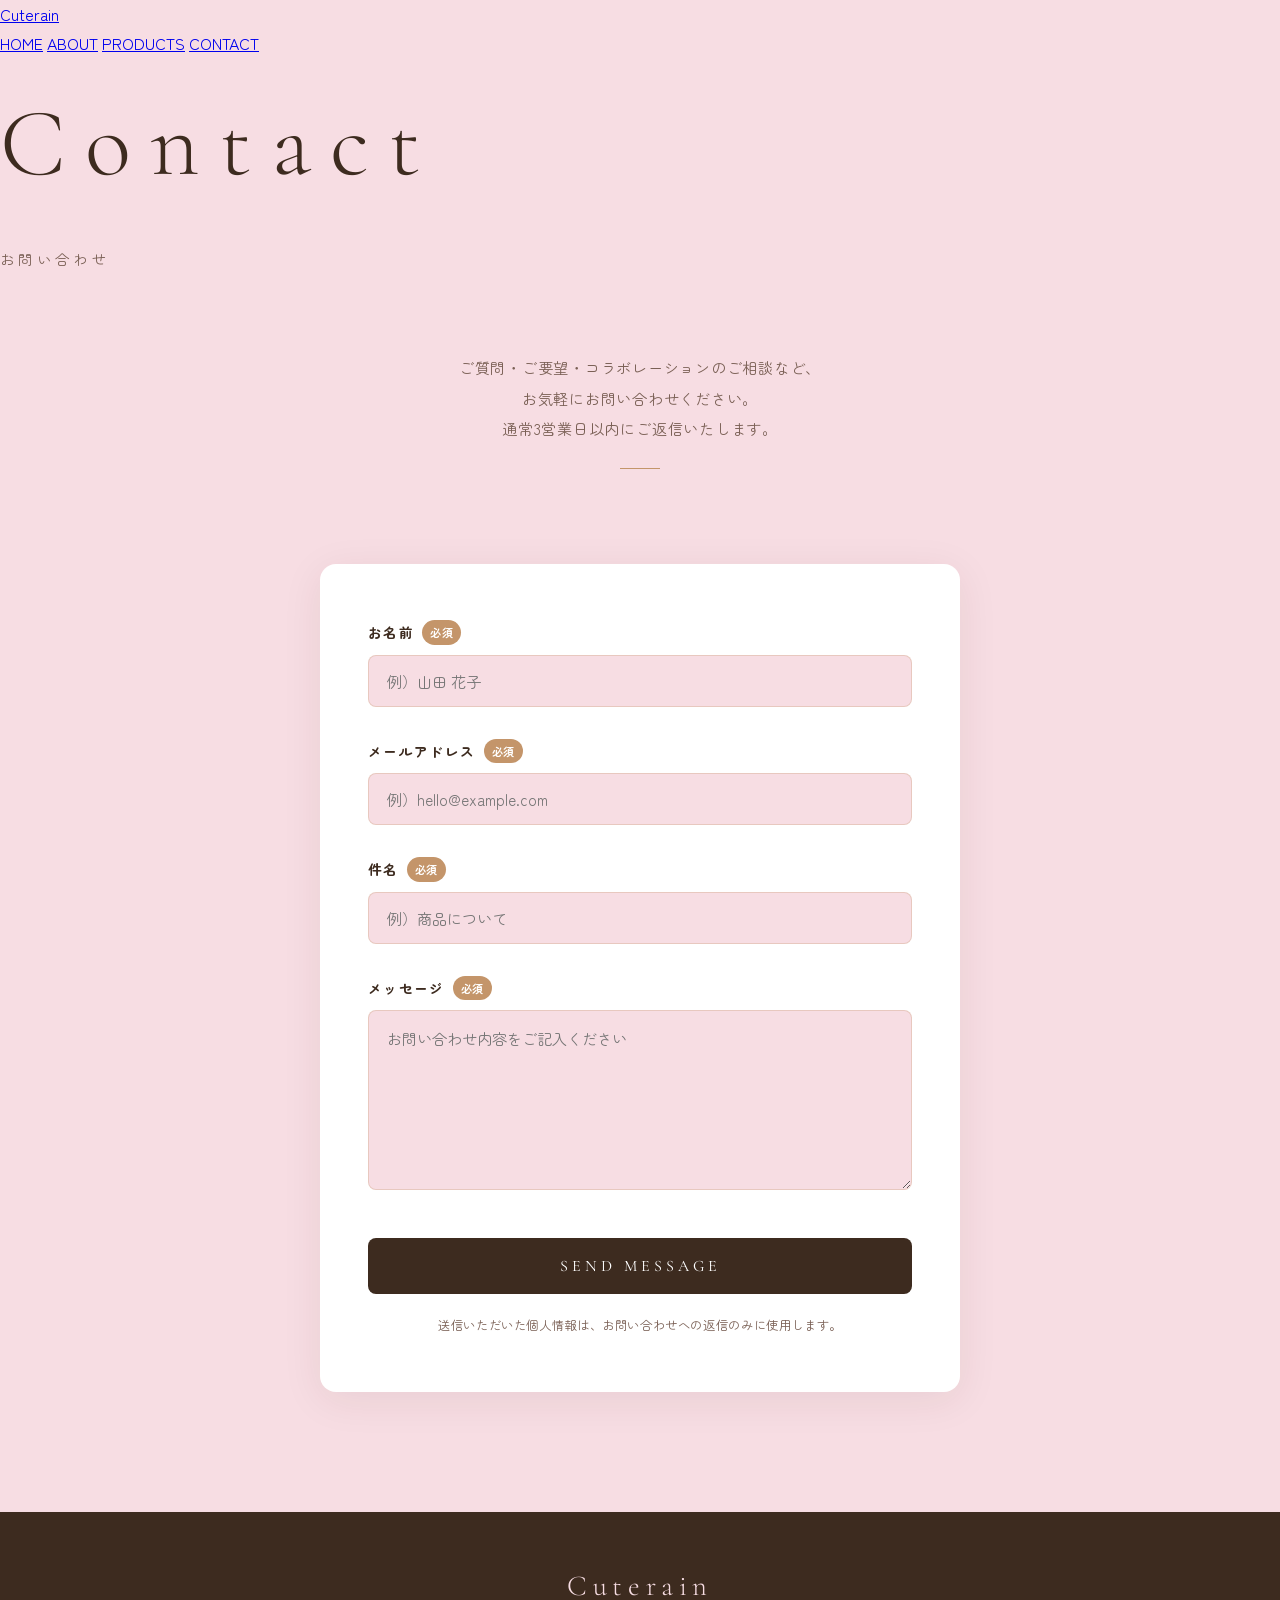
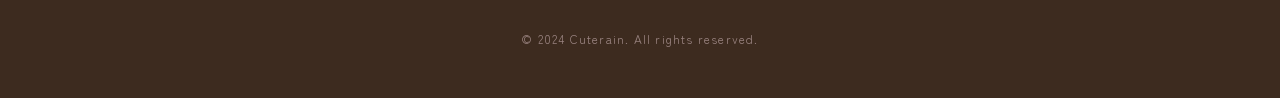
==== contact.html @ 0fb96ee5 "Refactor header section in contact.html" ====
<!DOCTYPE html>
<html lang="ja">
<head>
  <meta charset="UTF-8">
  <meta name="viewport" content="width=device-width, initial-scale=1.0">
  <title>CONTACT | Cuterain</title>

  <!-- Google Fonts -->
  <link rel="preconnect" href="https://fonts.googleapis.com">
  <link rel="preconnect" href="https://fonts.gstatic.com" crossorigin>
  <link href="https://fonts.googleapis.com/css2?family=Cormorant+Garamond:wght@300;400;500;600&family=Zen+Maru+Gothic:wght@400;500;700&family=Noto+Serif+JP:wght@300;400;500&display=swap" rel="stylesheet">

  <style>
    /* ============================================
       CSS変数（index.htmlと統一）
    ============================================ */
    :root {
      --color-bg:        #F7DDE3;
      --color-bg-sub:    #F0CDD5;
      --color-accent:    #C4956A;
      --color-text:      #3D2B1F;
      --color-text-sub:  #7A6055;
      --color-white:     #FFFFFF;
      --font-serif-en:   'Cormorant Garamond', serif;
      --font-serif-jp:   'Noto Serif JP', serif;
      --font-sans:       'Zen Maru Gothic', sans-serif;
    }

    * {
      margin: 0;
      padding: 0;
      box-sizing: border-box;
    }

    body {
      font-family: var(--font-sans);
      background-color: var(--color-bg);
      color: var(--color-text);
      line-height: 1.8;
    }

  <!-- ========== HEADER ========== -->
<header class="header" id="header">
  <div class="header__inner">

    <!-- ロゴ -->
    <a href="index.html" class="header__logo">
      <img src="logo.png" alt="Cuterain" class="header__logo-img" />
      <span class="header__logo-text">Cuterain</span>
    </a>

    <!-- ナビゲーション -->
    <nav class="nav-menu">
      <ul>
        <li><a href="index.html#about">About</a></li>
        <li><a href="index.html#products">Products</a></li>
        <li><a href="index.html#story">Story</a></li>
        <li><a href="index.html#news">News</a></li>
        <li><a href="index.html#instagram">Instagram</a></li>
        <li><a href="contact.html">Contact</a></li>
      </ul>
    </nav>

    <!-- ハンバーガーボタン -->
    <button class="header__menu-btn" id="menuBtn" aria-label="メニューを開く">
      <span></span>
      <span></span>
      <span></span>
    </button>

  </div>
</header>

    /* ============================================
       ページヒーロー
    ============================================ */
    .page-hero {
      padding: 160px 40px 80px;
      text-align: center;
      background: linear-gradient(
        180deg,
        var(--color-bg-sub) 0%,
        var(--color-bg) 100%
      );
    }

    .page-hero-en {
      font-family: var(--font-serif-en);
      font-size: clamp(3rem, 8vw, 6rem);
      font-weight: 300;
      letter-spacing: 0.2em;
      color: var(--color-text);
      display: block;
      margin-bottom: 16px;
    }

    .page-hero-jp {
      font-family: var(--font-sans);
      font-size: 0.9rem;
      letter-spacing: 0.3em;
      color: var(--color-text-sub);
      display: block;
    }

    /* ============================================
       メインコンテンツ
    ============================================ */
    .contact-main {
      max-width: 720px;
      margin: 0 auto;
      padding: 80px 40px 120px;
    }

    /* リード文 */
    .contact-lead {
      text-align: center;
      margin-bottom: 64px;
    }

    .contact-lead p {
      font-size: 0.95rem;
      color: var(--color-text-sub);
      line-height: 2;
      letter-spacing: 0.05em;
    }

    .contact-lead .accent-line {
      display: inline-block;
      width: 40px;
      height: 1px;
      background-color: var(--color-accent);
      margin: 24px auto;
    }

    /* ============================================
       フォーム
    ============================================ */
    .contact-form {
      background-color: var(--color-white);
      border-radius: 16px;
      padding: 56px 48px;
      box-shadow: 0 8px 40px rgba(61, 43, 31, 0.08);
    }

    .form-group {
      margin-bottom: 32px;
    }

    .form-label {
      display: flex;
      align-items: center;
      gap: 8px;
      font-size: 0.85rem;
      font-weight: 700;
      letter-spacing: 0.1em;
      color: var(--color-text);
      margin-bottom: 10px;
    }

    .form-label .required {
      font-size: 0.7rem;
      background-color: var(--color-accent);
      color: var(--color-white);
      padding: 2px 8px;
      border-radius: 20px;
      letter-spacing: 0.05em;
    }

    .form-input,
    .form-textarea {
      width: 100%;
      padding: 14px 18px;
      font-family: var(--font-sans);
      font-size: 0.95rem;
      color: var(--color-text);
      background-color: var(--color-bg);
      border: 1.5px solid rgba(196, 149, 106, 0.3);
      border-radius: 8px;
      outline: none;
      transition: border-color 0.3s ease, box-shadow 0.3s ease;
    }

    .form-input:focus,
    .form-textarea:focus {
      border-color: var(--color-accent);
      box-shadow: 0 0 0 3px rgba(196, 149, 106, 0.15);
    }

    .form-textarea {
      height: 180px;
      resize: vertical;
      line-height: 1.8;
    }

    /* 送信ボタン */
    .form-submit {
      width: 100%;
      padding: 18px;
      font-family: var(--font-serif-en);
      font-size: 1rem;
      letter-spacing: 0.25em;
      color: var(--color-white);
      background-color: var(--color-text);
      border: none;
      border-radius: 8px;
      cursor: pointer;
      transition: background-color 0.3s ease, transform 0.2s ease;
      margin-top: 8px;
    }

    .form-submit:hover {
      background-color: var(--color-accent);
      transform: translateY(-2px);
    }

    .form-submit:active {
      transform: translateY(0);
    }

    /* プライバシーポリシー */
    .form-privacy {
      text-align: center;
      margin-top: 20px;
      font-size: 0.78rem;
      color: var(--color-text-sub);
      letter-spacing: 0.05em;
    }

    /* ============================================
       送信完了メッセージ（Formspree用）
    ============================================ */
    .form-success {
      display: none;
      text-align: center;
      padding: 48px;
      background-color: var(--color-white);
      border-radius: 16px;
      box-shadow: 0 8px 40px rgba(61, 43, 31, 0.08);
    }

    .form-success .success-icon {
      font-size: 3rem;
      margin-bottom: 16px;
    }

    .form-success h3 {
      font-family: var(--font-serif-en);
      font-size: 1.8rem;
      font-weight: 400;
      letter-spacing: 0.15em;
      color: var(--color-text);
      margin-bottom: 12px;
    }

    .form-success p {
      font-size: 0.9rem;
      color: var(--color-text-sub);
      line-height: 2;
    }

    /* ============================================
       フッター
    ============================================ */
    .footer {
      background-color: var(--color-text);
      color: var(--color-bg);
      text-align: center;
      padding: 48px 40px;
    }

    .footer-logo {
      font-family: var(--font-serif-en);
      font-size: 1.8rem;
      font-weight: 300;
      letter-spacing: 0.2em;
      margin-bottom: 16px;
      display: block;
    }

    .footer-copy {
      font-size: 0.75rem;
      color: rgba(247, 221, 227, 0.5);
      letter-spacing: 0.1em;
    }

    /* ============================================
       レスポンシブ
    ============================================ */
    @media (max-width: 768px) {
      .header {
        padding: 16px 20px;
      }

      .header-nav {
        display: none;
      }

      .page-hero {
        padding: 120px 20px 60px;
      }

      .contact-main {
        padding: 60px 20px 80px;
      }

      .contact-form {
        padding: 36px 24px;
      }
    }
  </style>
</head>

<body>

  <!-- ヘッダー -->
  <header class="header">
    <a href="index.html" class="header-logo">Cuterain</a>
    <nav class="header-nav">
      <a href="index.html">HOME</a>
      <a href="index.html#about">ABOUT</a>
      <a href="index.html#products">PRODUCTS</a>
      <a href="contact.html">CONTACT</a>
    </nav>
  </header>

  <!-- ページヒーロー -->
  <section class="page-hero">
    <span class="page-hero-en">Contact</span>
    <span class="page-hero-jp">お問い合わせ</span>
  </section>

  <!-- メインコンテンツ -->
  <main class="contact-main">

    <!-- リード文 -->
    <div class="contact-lead">
      <p>
        ご質問・ご要望・コラボレーションのご相談など、<br>
        お気軽にお問い合わせください。<br>
        通常3営業日以内にご返信いたします。
      </p>
      <span class="accent-line"></span>
    </div>

    <!-- お問い合わせフォーム（Formspree） -->
    <!-- ⚠️ YOUR_FORM_IDを後で変更してください -->
    <form
      class="contact-form"
      id="contactForm"
      action="https://formspree.io/f/xojordek"
      method="POST"
    >

      <!-- お名前 -->
      <div class="form-group">
        <label class="form-label" for="name">
          お名前
          <span class="required">必須</span>
        </label>
        <input
          class="form-input"
          type="text"
          id="name"
          name="name"
          placeholder="例）山田 花子"
          required
        >
      </div>

      <!-- メールアドレス -->
      <div class="form-group">
        <label class="form-label" for="email">
          メールアドレス
          <span class="required">必須</span>
        </label>
        <input
          class="form-input"
          type="email"
          id="email"
          name="email"
          placeholder="例）hello@example.com"
          required
        >
      </div>

      <!-- 件名 -->
      <div class="form-group">
        <label class="form-label" for="subject">
          件名
          <span class="required">必須</span>
        </label>
        <input
          class="form-input"
          type="text"
          id="subject"
          name="subject"
          placeholder="例）商品について"
          required
        >
      </div>

      <!-- メッセージ -->
      <div class="form-group">
        <label class="form-label" for="message">
          メッセージ
          <span class="required">必須</span>
        </label>
        <textarea
          class="form-textarea"
          id="message"
          name="message"
          placeholder="お問い合わせ内容をご記入ください"
          required
        ></textarea>
      </div>

      <!-- Formspree用リダイレクト -->
      <input type="hidden" name="_next" value="https://cuterain0910.github.io/cuterain.jp/contact.html?sent=true">
      <input type="hidden" name="_subject" value="【Cuterain】お問い合わせが届きました">
      <input type="text" name="_gotcha" style="display:none">

      <!-- 送信ボタン -->
      <button class="form-submit" type="submit">
        SEND MESSAGE
      </button>

      <!-- プライバシー -->
      <p class="form-privacy">
        送信いただいた個人情報は、お問い合わせへの返信のみに使用します。
      </p>

    </form>

  </main>

  <!-- フッター -->
  <footer class="footer">
    <span class="footer-logo">Cuterain</span>
    <p class="footer-copy">© 2024 Cuterain. All rights reserved.</p>
  </footer>

  <script>
    // 送信完了チェック（URLパラメータで判定）
    if (window.location.search.includes('sent=true')) {
      document.getElementById('contactForm').style.display = 'none';
      document.querySelector('.contact-lead').style.display = 'none';
    }
  </script>

</body>
</html>
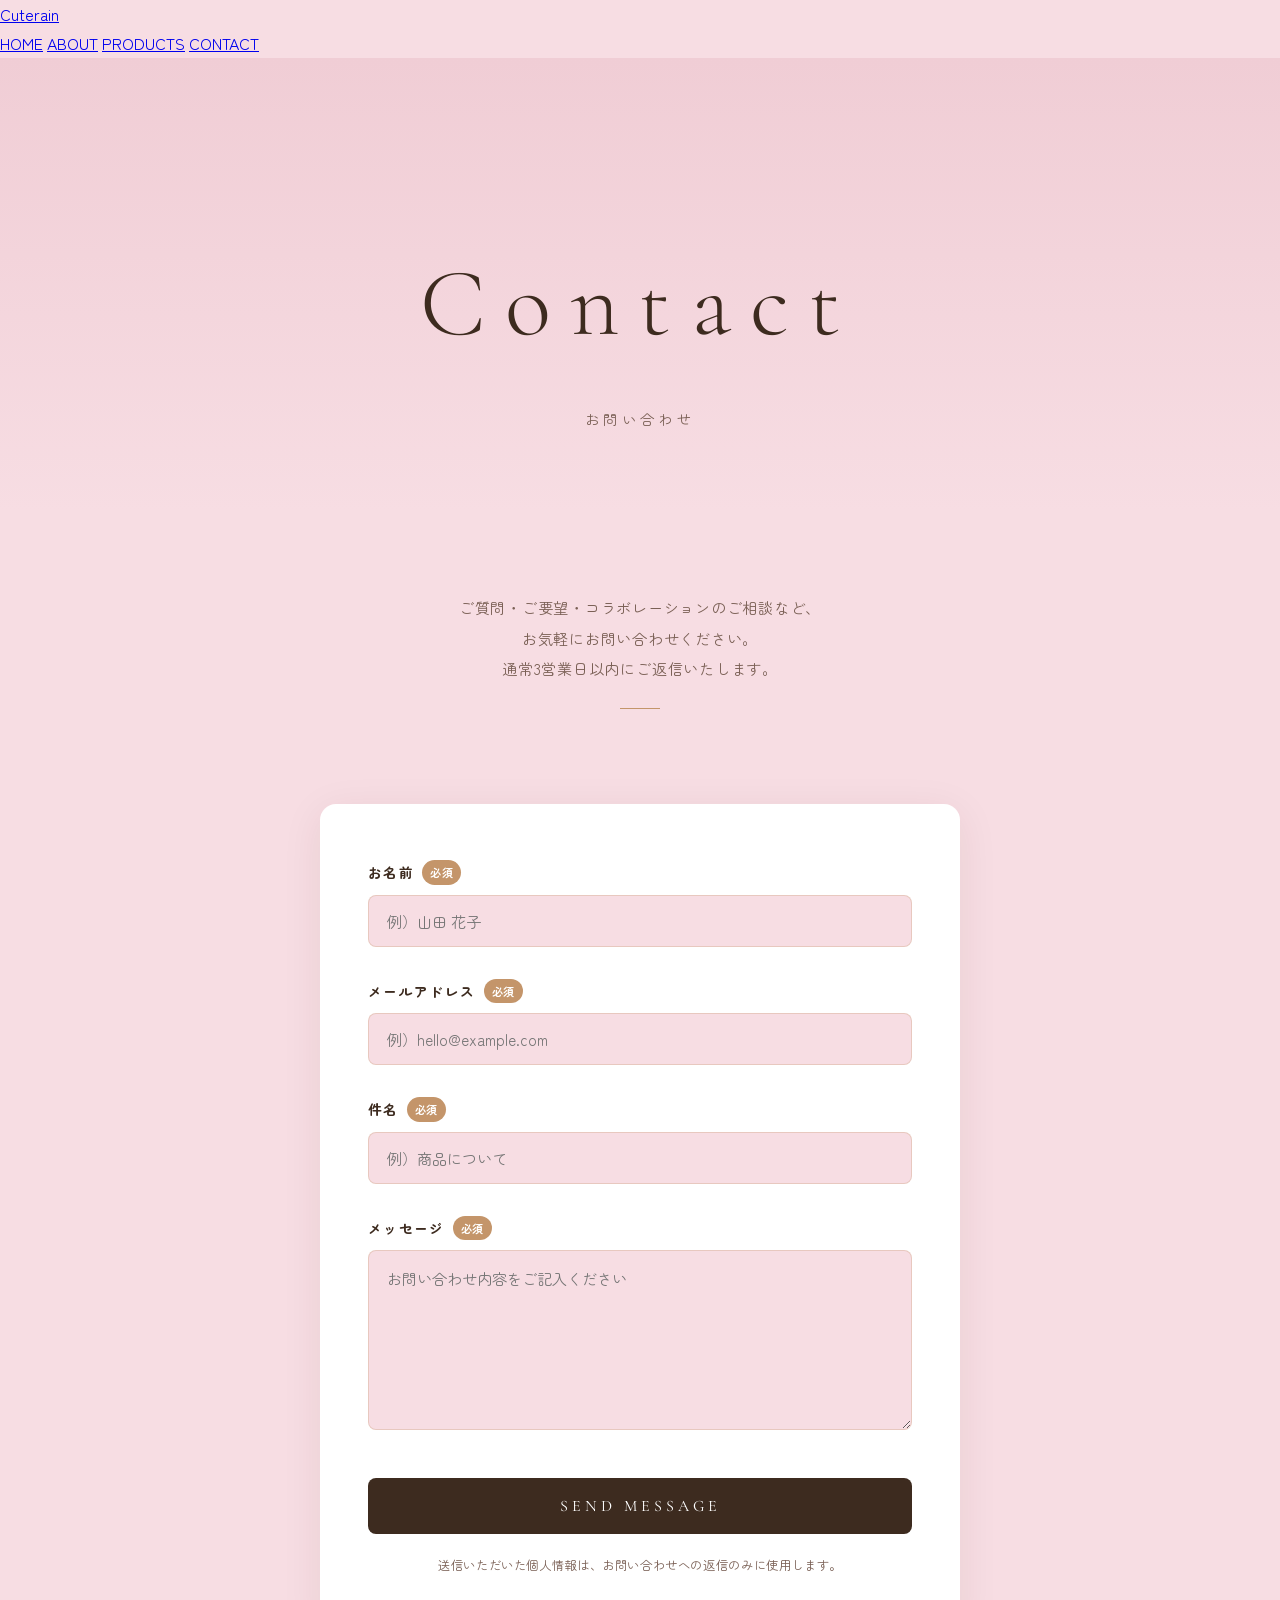
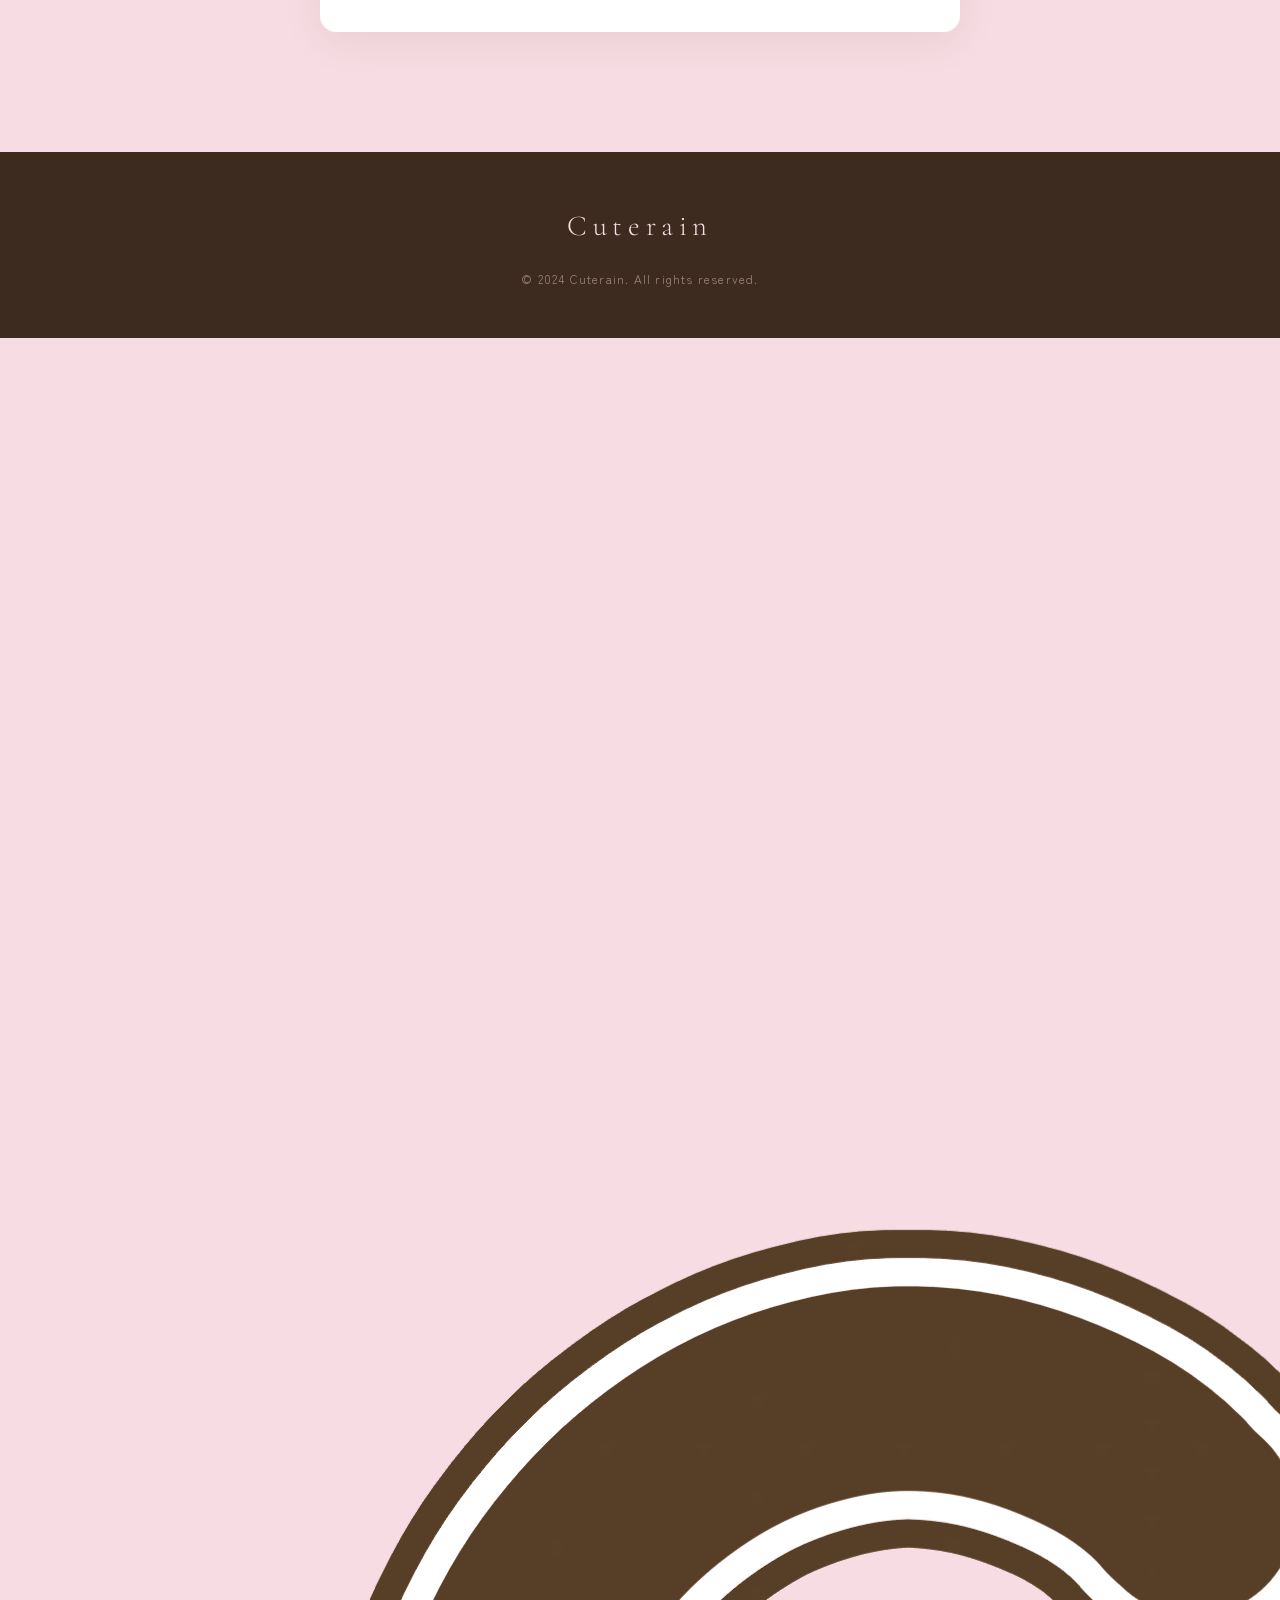
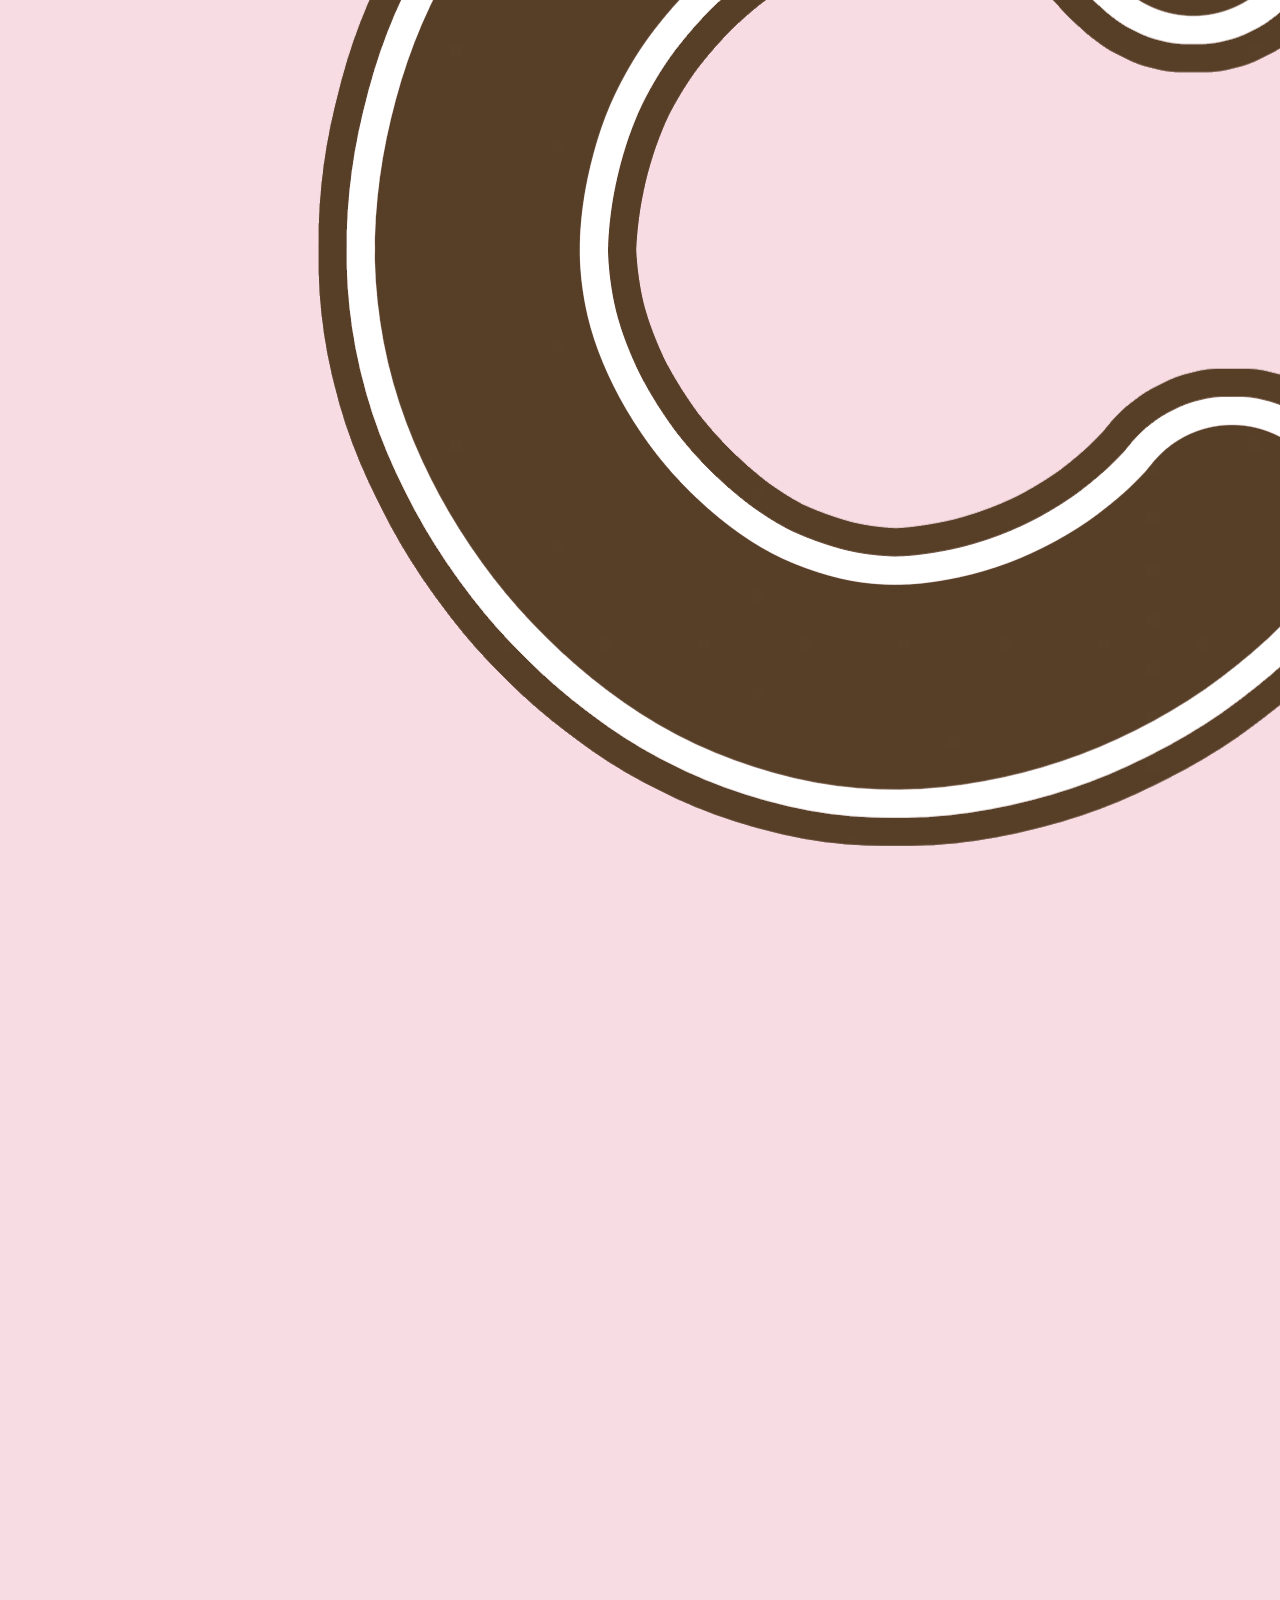
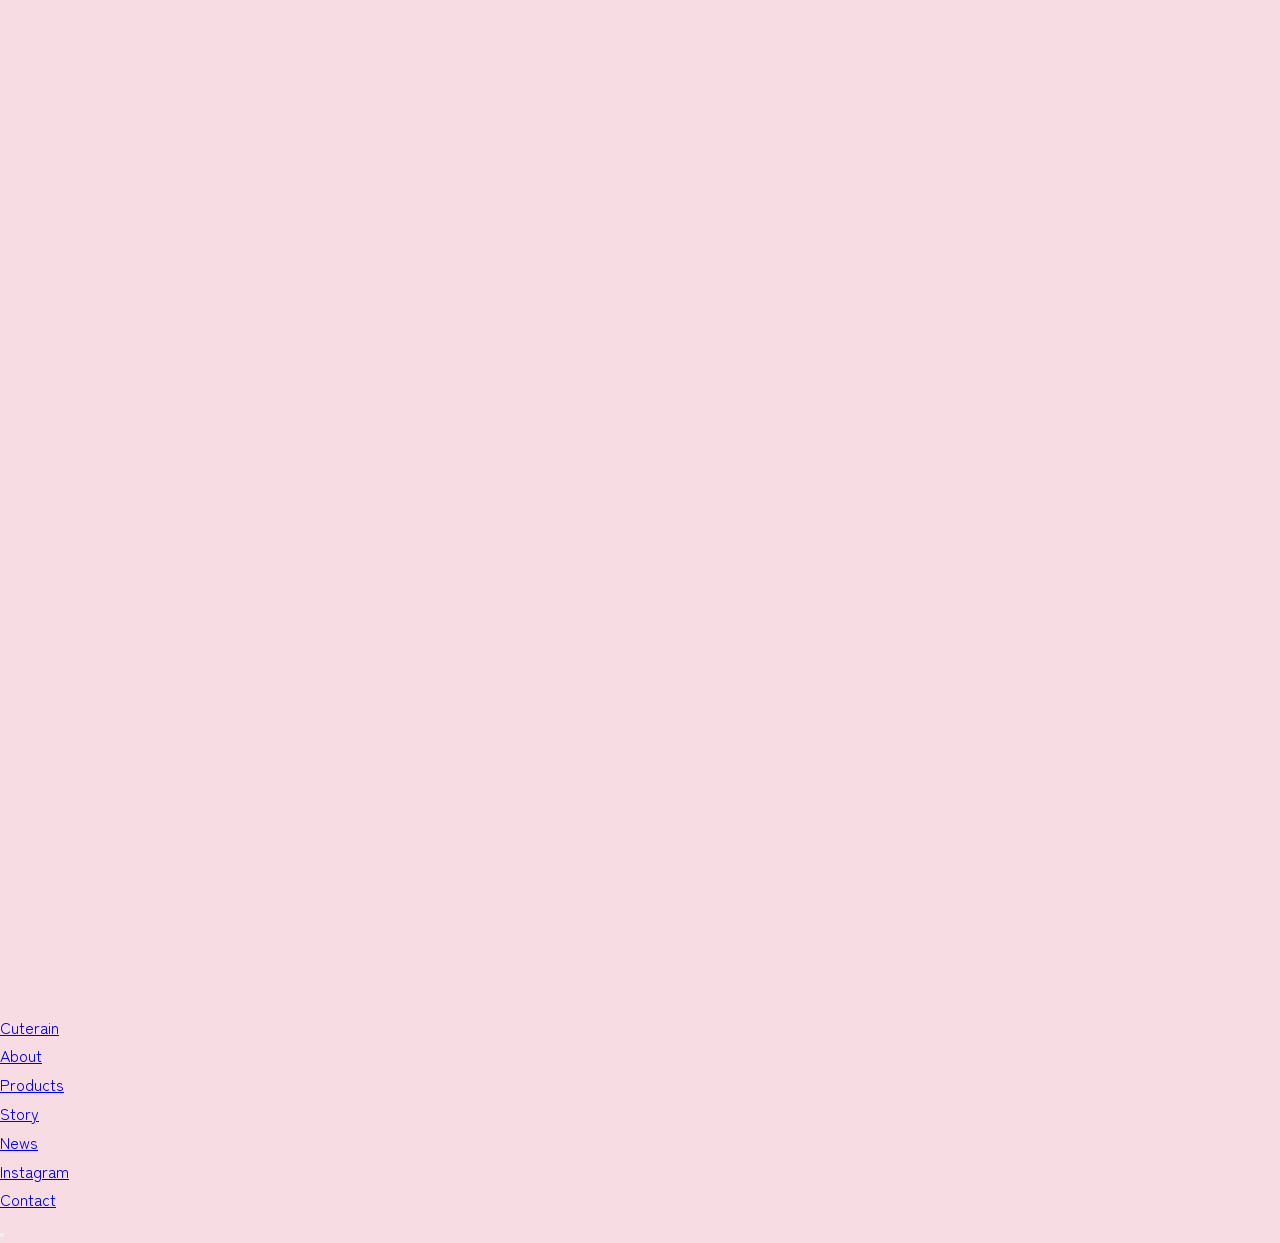
==== commit 562257a5: "Update contact.html" ====
--- a/contact.html
+++ b/contact.html
@@ -38,38 +38,6 @@
       color: var(--color-text);
       line-height: 1.8;
     }
-
-  <!-- ========== HEADER ========== -->
-<header class="header" id="header">
-  <div class="header__inner">
-
-    <!-- ロゴ -->
-    <a href="index.html" class="header__logo">
-      <img src="logo.png" alt="Cuterain" class="header__logo-img" />
-      <span class="header__logo-text">Cuterain</span>
-    </a>
-
-    <!-- ナビゲーション -->
-    <nav class="nav-menu">
-      <ul>
-        <li><a href="index.html#about">About</a></li>
-        <li><a href="index.html#products">Products</a></li>
-        <li><a href="index.html#story">Story</a></li>
-        <li><a href="index.html#news">News</a></li>
-        <li><a href="index.html#instagram">Instagram</a></li>
-        <li><a href="contact.html">Contact</a></li>
-      </ul>
-    </nav>
-
-    <!-- ハンバーガーボタン -->
-    <button class="header__menu-btn" id="menuBtn" aria-label="メニューを開く">
-      <span></span>
-      <span></span>
-      <span></span>
-    </button>
-
-  </div>
-</header>
 
     /* ============================================
        ページヒーロー
@@ -446,6 +414,36 @@
       document.querySelector('.contact-lead').style.display = 'none';
     }
   </script>
-
+  <!-- ========== HEADER ========== -->
+<header class="header" id="header">
+  <div class="header__inner">
+
+    <!-- ロゴ -->
+    <a href="index.html" class="header__logo">
+      <img src="logo.png" alt="Cuterain" class="header__logo-img" />
+      <span class="header__logo-text">Cuterain</span>
+    </a>
+
+    <!-- ナビゲーション -->
+    <nav class="nav-menu">
+      <ul>
+        <li><a href="index.html#about">About</a></li>
+        <li><a href="index.html#products">Products</a></li>
+        <li><a href="index.html#story">Story</a></li>
+        <li><a href="index.html#news">News</a></li>
+        <li><a href="index.html#instagram">Instagram</a></li>
+        <li><a href="contact.html">Contact</a></li>
+      </ul>
+    </nav>
+
+    <!-- ハンバーガーボタン -->
+    <button class="header__menu-btn" id="menuBtn" aria-label="メニューを開く">
+      <span></span>
+      <span></span>
+      <span></span>
+    </button>
+
+  </div>
+</header>
 </body>
 </html>
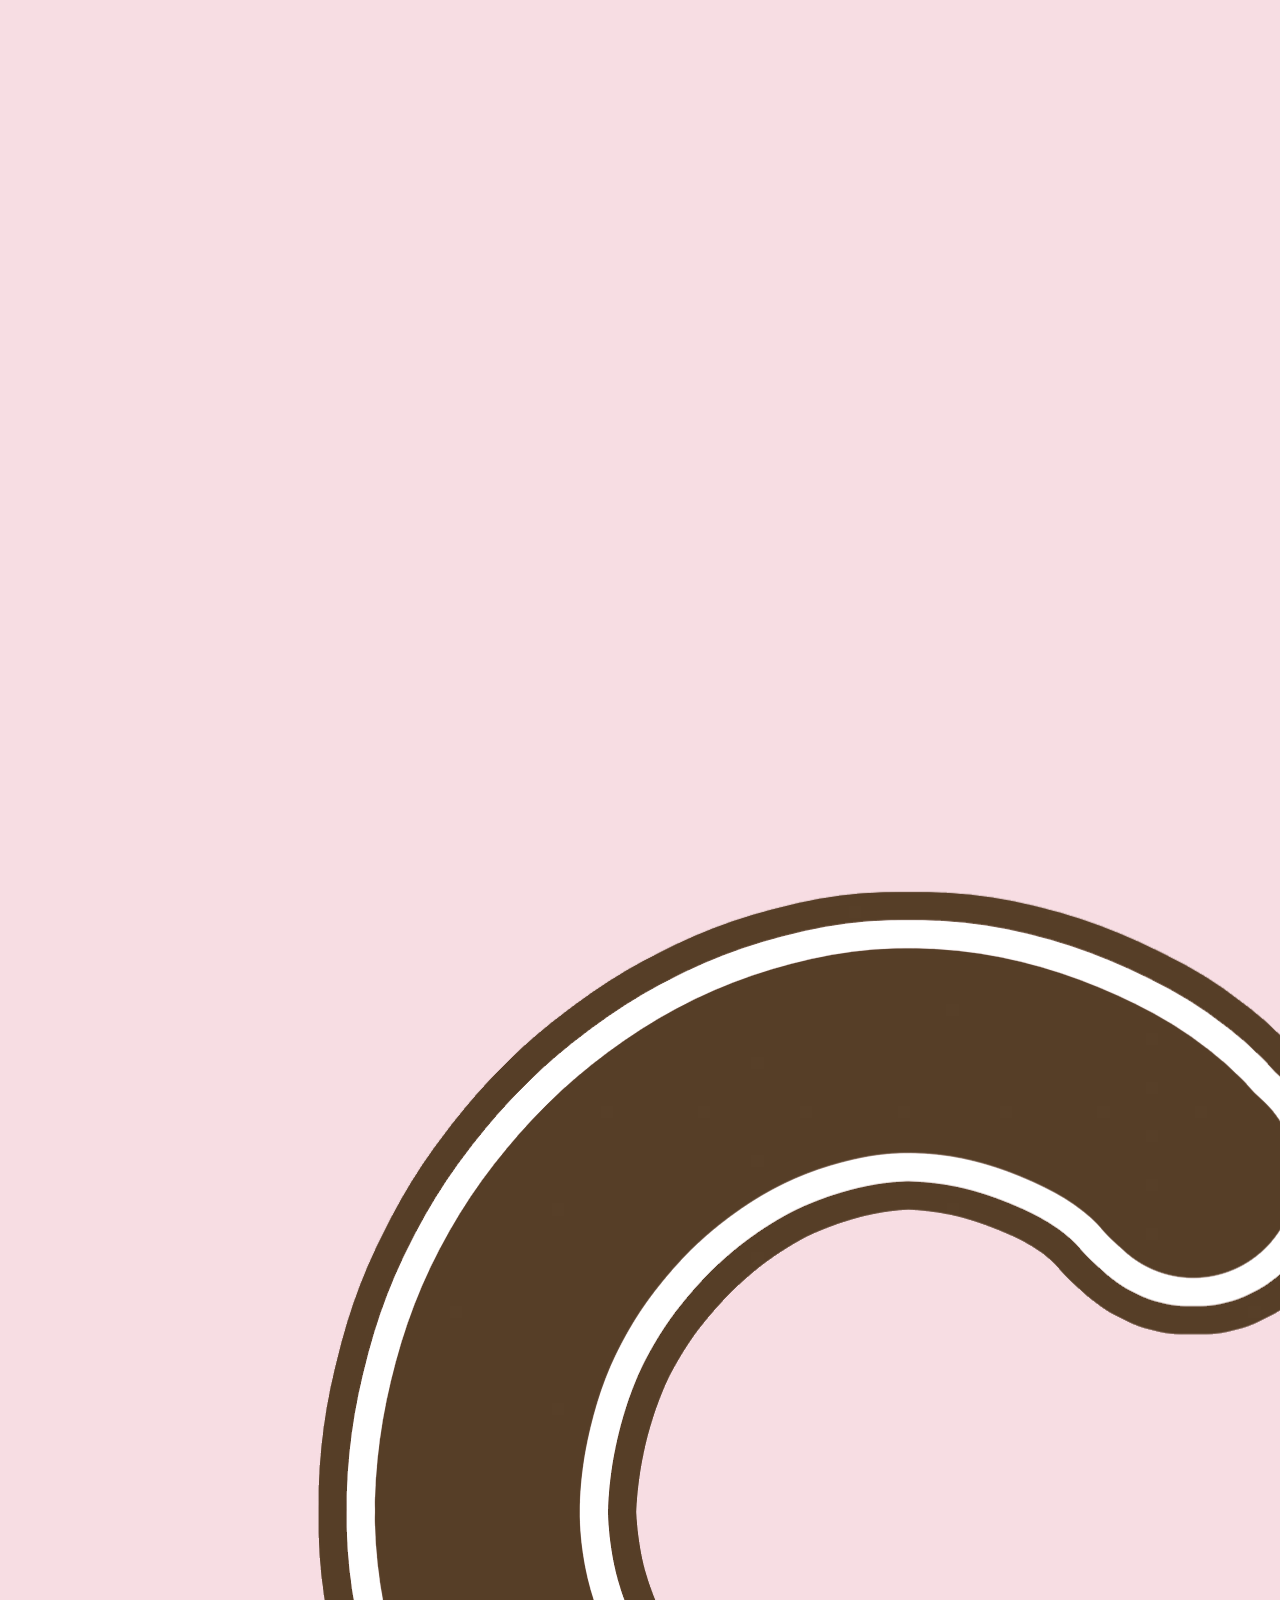
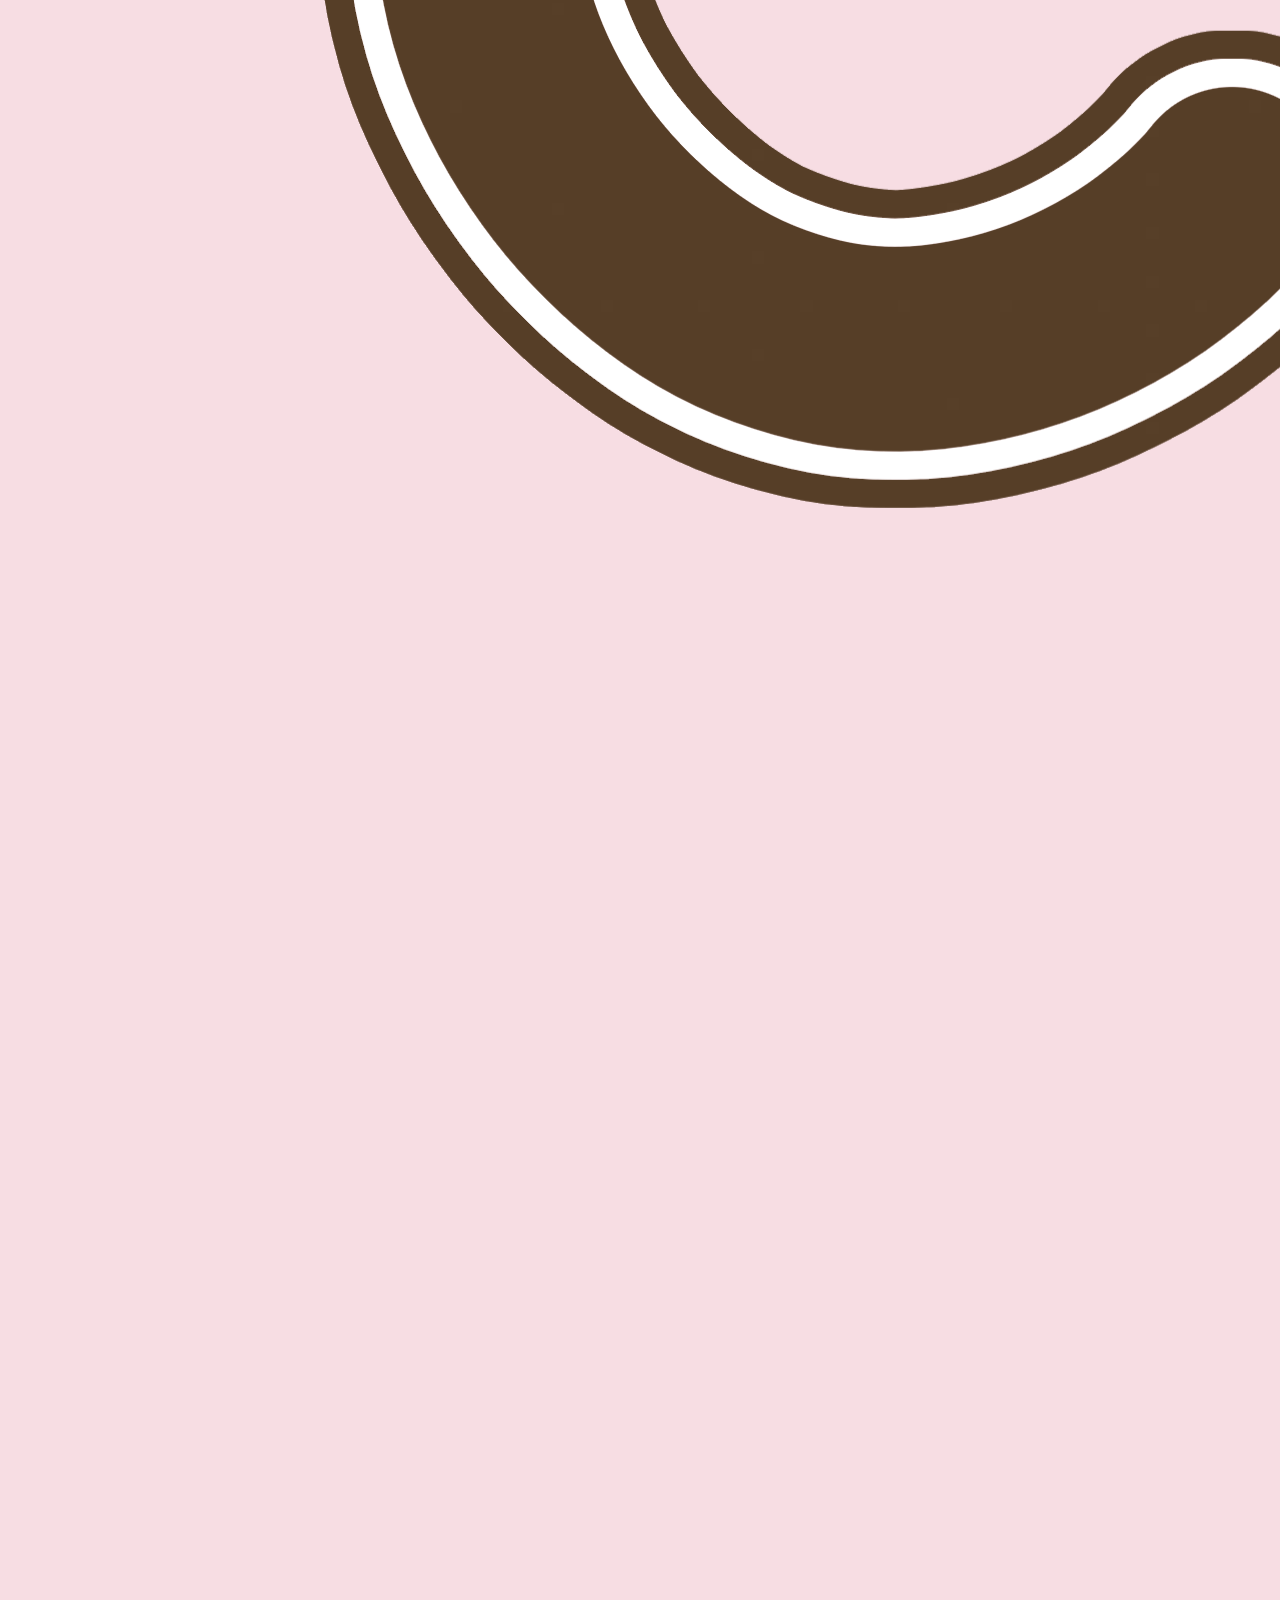
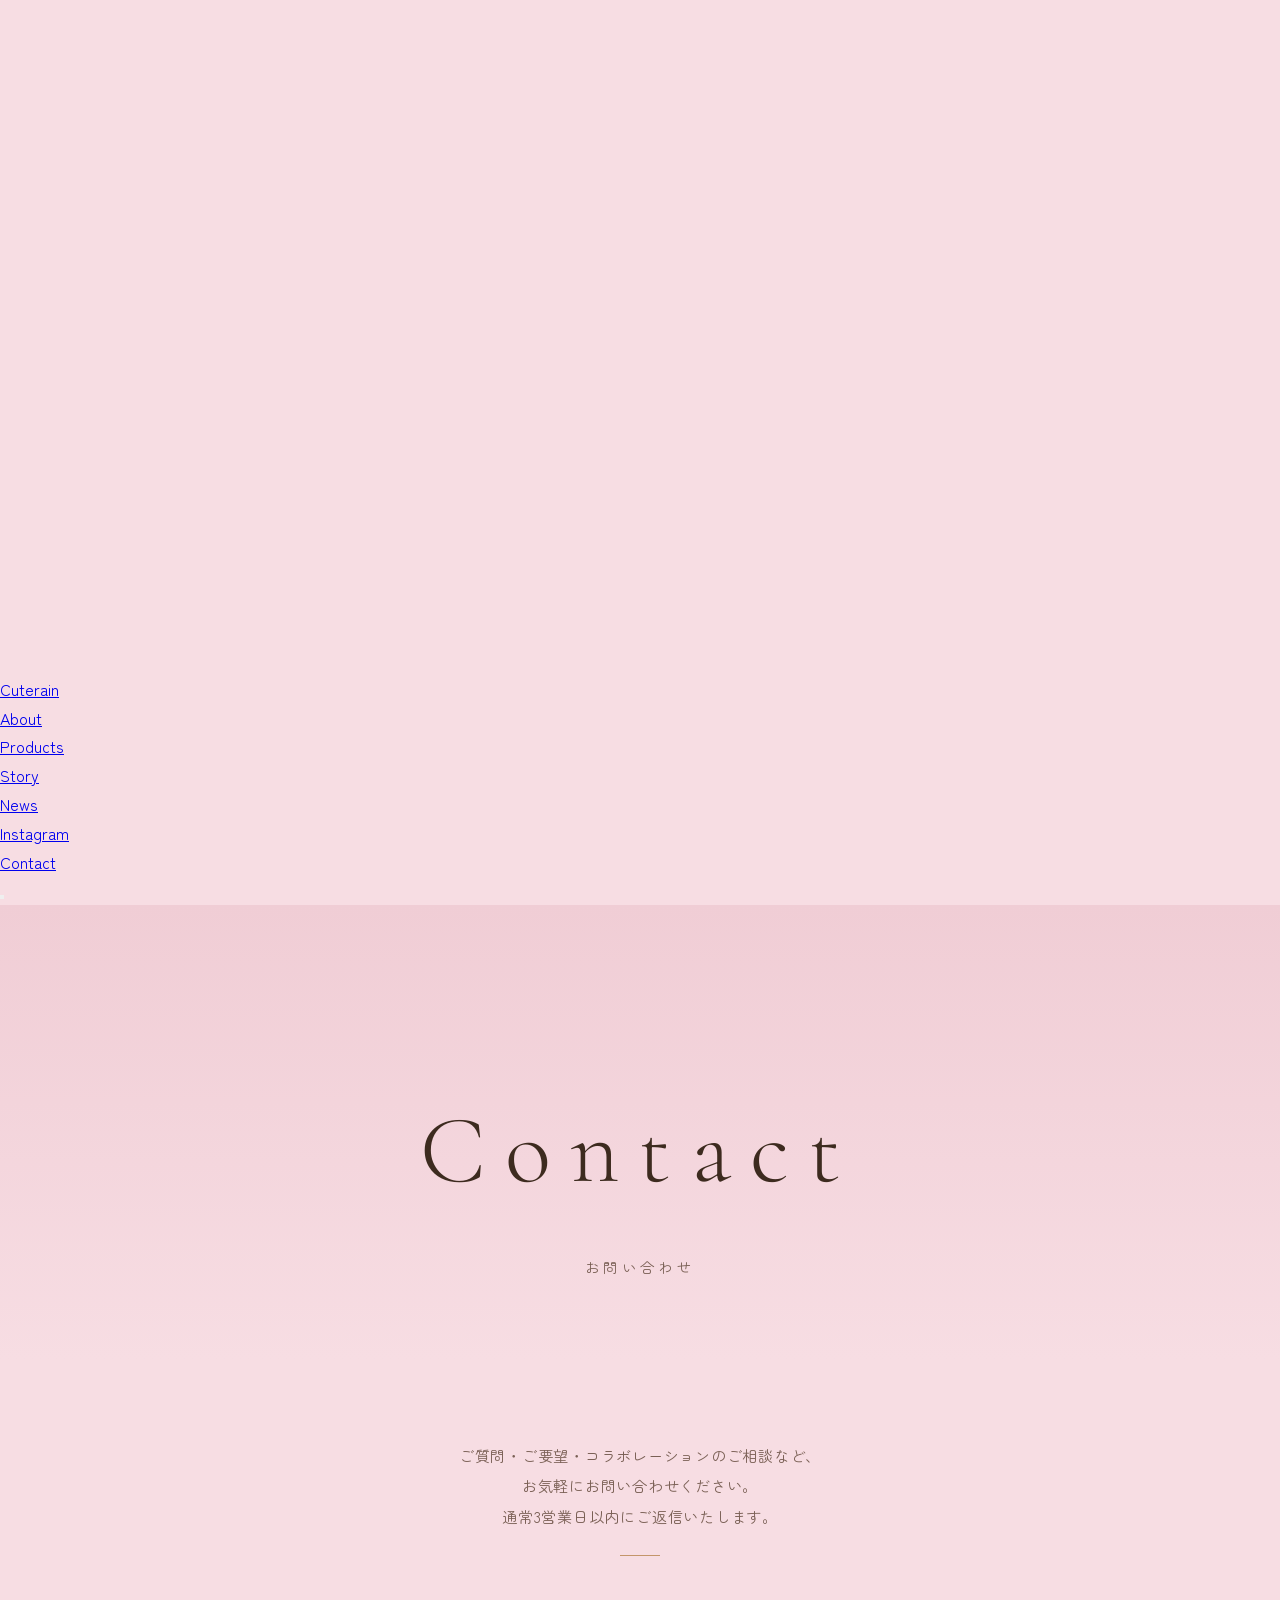
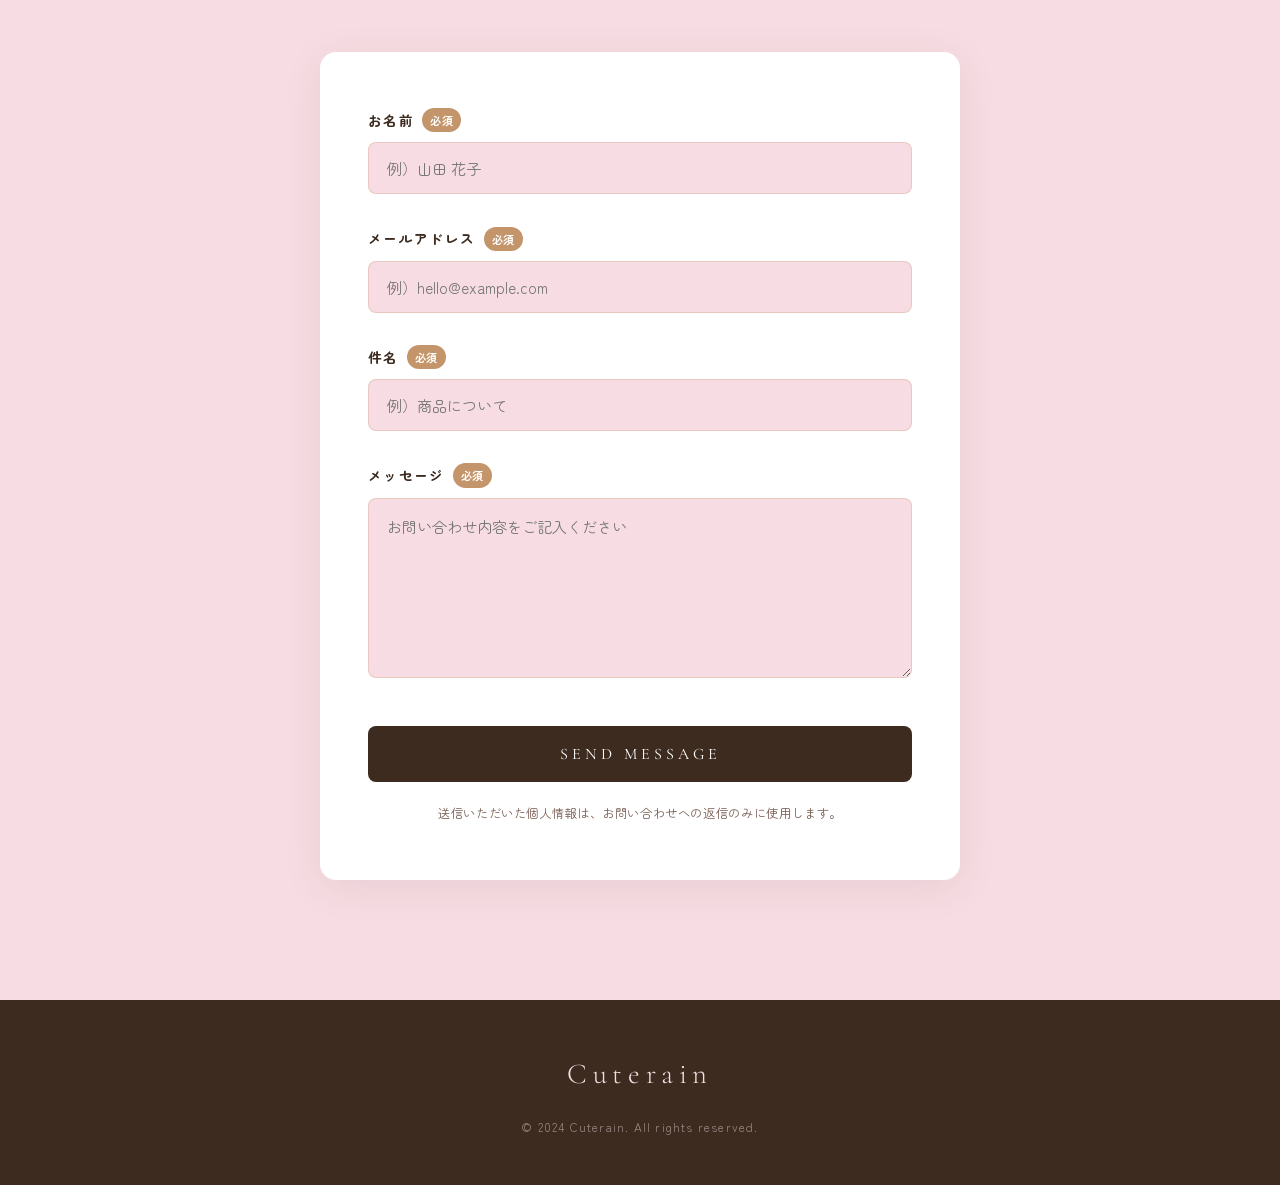
==== commit ece11de3: "Update header layout and add hamburger menu Refactor header section with new structure and styles, a" ====
--- a/contact.html
+++ b/contact.html
@@ -280,15 +280,36 @@
 
 <body>
 
-  <!-- ヘッダー -->
-  <header class="header">
-    <a href="index.html" class="header-logo">Cuterain</a>
-    <nav class="header-nav">
-      <a href="index.html">HOME</a>
-      <a href="index.html#about">ABOUT</a>
-      <a href="index.html#products">PRODUCTS</a>
-      <a href="contact.html">CONTACT</a>
-    </nav>
+  <!-- ========== HEADER ========== -->
+  <header class="header" id="header">
+    <div class="header__inner">
+
+      <!-- ロゴ -->
+      <a href="index.html" class="header__logo">
+        <img src="logo.png" alt="Cuterain" class="header__logo-img" />
+        <span class="header__logo-text">Cuterain</span>
+      </a>
+
+      <!-- ナビゲーション -->
+      <nav class="nav-menu">
+        <ul>
+          <li><a href="index.html#about">About</a></li>
+          <li><a href="index.html#products">Products</a></li>
+          <li><a href="index.html#story">Story</a></li>
+          <li><a href="index.html#news">News</a></li>
+          <li><a href="index.html#instagram">Instagram</a></li>
+          <li><a href="contact.html">Contact</a></li>
+        </ul>
+      </nav>
+
+      <!-- ハンバーガーボタン -->
+      <button class="header__menu-btn" id="menuBtn" aria-label="メニューを開く">
+        <span></span>
+        <span></span>
+        <span></span>
+      </button>
+
+    </div>
   </header>
 
   <!-- ページヒーロー -->
@@ -311,7 +332,6 @@
     </div>
 
     <!-- お問い合わせフォーム（Formspree） -->
-    <!-- ⚠️ YOUR_FORM_IDを後で変更してください -->
     <form
       class="contact-form"
       id="contactForm"
@@ -407,43 +427,22 @@
     <p class="footer-copy">© 2024 Cuterain. All rights reserved.</p>
   </footer>
 
+  <!-- ハンバーガーメニューJS -->
   <script>
+    const menuBtn = document.getElementById('menuBtn');
+    const navMenu = document.querySelector('.nav-menu');
+
+    menuBtn.addEventListener('click', () => {
+      navMenu.classList.toggle('is-open');
+      menuBtn.classList.toggle('is-open');
+    });
+
     // 送信完了チェック（URLパラメータで判定）
     if (window.location.search.includes('sent=true')) {
       document.getElementById('contactForm').style.display = 'none';
       document.querySelector('.contact-lead').style.display = 'none';
     }
   </script>
-  <!-- ========== HEADER ========== -->
-<header class="header" id="header">
-  <div class="header__inner">
-
-    <!-- ロゴ -->
-    <a href="index.html" class="header__logo">
-      <img src="logo.png" alt="Cuterain" class="header__logo-img" />
-      <span class="header__logo-text">Cuterain</span>
-    </a>
-
-    <!-- ナビゲーション -->
-    <nav class="nav-menu">
-      <ul>
-        <li><a href="index.html#about">About</a></li>
-        <li><a href="index.html#products">Products</a></li>
-        <li><a href="index.html#story">Story</a></li>
-        <li><a href="index.html#news">News</a></li>
-        <li><a href="index.html#instagram">Instagram</a></li>
-        <li><a href="contact.html">Contact</a></li>
-      </ul>
-    </nav>
-
-    <!-- ハンバーガーボタン -->
-    <button class="header__menu-btn" id="menuBtn" aria-label="メニューを開く">
-      <span></span>
-      <span></span>
-      <span></span>
-    </button>
-
-  </div>
-</header>
+
 </body>
 </html>
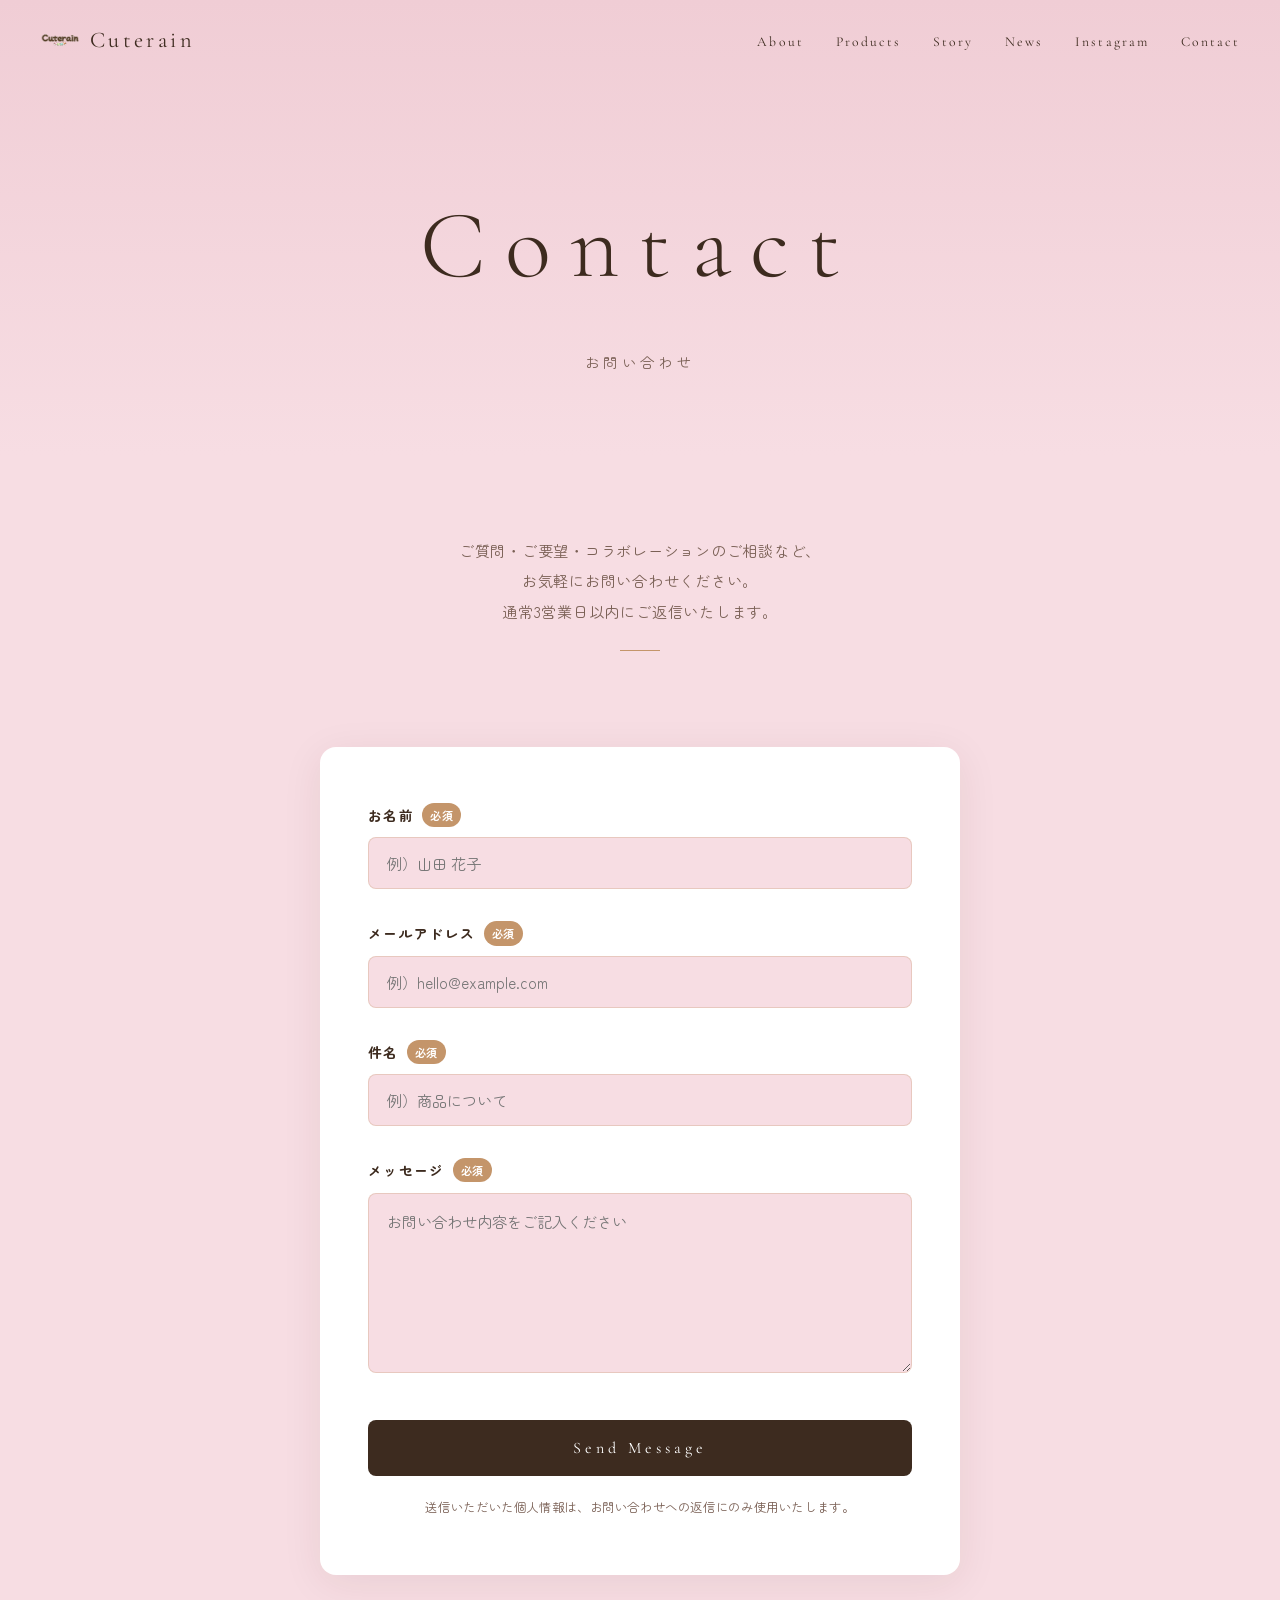
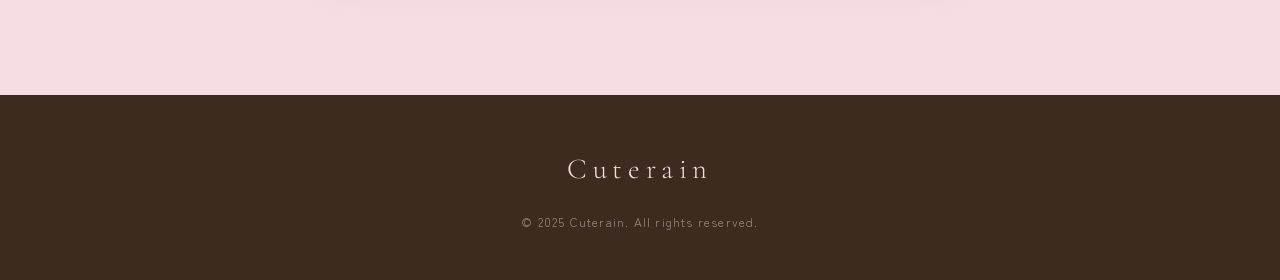
==== commit 4dda85d8: "Refactor contact.html for improved structure and styling" ====
--- a/contact.html
+++ b/contact.html
@@ -12,7 +12,7 @@
 
   <style>
     /* ============================================
-       CSS変数（index.htmlと統一）
+       CSS変数
     ============================================ */
     :root {
       --color-bg:        #F7DDE3;
@@ -26,11 +26,7 @@
       --font-sans:       'Zen Maru Gothic', sans-serif;
     }
 
-    * {
-      margin: 0;
-      padding: 0;
-      box-sizing: border-box;
-    }
+    * { margin: 0; padding: 0; box-sizing: border-box; }
 
     body {
       font-family: var(--font-sans);
@@ -40,16 +36,151 @@
     }
 
     /* ============================================
+       ヘッダー
+    ============================================ */
+    .header {
+      position: fixed;
+      top: 0;
+      left: 0;
+      width: 100%;
+      z-index: 1000;
+      padding: 20px 40px;
+      transition: background-color 0.4s ease, box-shadow 0.4s ease;
+    }
+
+    .header.scrolled {
+      background-color: rgba(247, 221, 227, 0.95);
+      box-shadow: 0 2px 20px rgba(61, 43, 31, 0.08);
+      backdrop-filter: blur(8px);
+    }
+
+    .header__inner {
+      display: flex;
+      align-items: center;
+      justify-content: space-between;
+      max-width: 1200px;
+      margin: 0 auto;
+    }
+
+    /* ロゴ */
+    .header__logo {
+      display: flex;
+      align-items: center;
+      gap: 10px;
+      text-decoration: none;
+    }
+
+    .header__logo-img {
+      width: 40px;
+      height: 40px;
+      object-fit: contain;
+    }
+
+    .header__logo-text {
+      font-family: var(--font-serif-en);
+      font-size: 1.4rem;
+      font-weight: 400;
+      letter-spacing: 0.15em;
+      color: var(--color-text);
+    }
+
+    /* ナビゲーション */
+    .nav-menu ul {
+      display: flex;
+      gap: 32px;
+      list-style: none;
+    }
+
+    .nav-menu ul li a {
+      font-family: var(--font-serif-en);
+      font-size: 0.85rem;
+      letter-spacing: 0.15em;
+      color: var(--color-text);
+      text-decoration: none;
+      position: relative;
+      transition: color 0.3s ease;
+    }
+
+    .nav-menu ul li a::after {
+      content: '';
+      position: absolute;
+      bottom: -4px;
+      left: 0;
+      width: 0;
+      height: 1px;
+      background-color: var(--color-accent);
+      transition: width 0.3s ease;
+    }
+
+    .nav-menu ul li a:hover::after {
+      width: 100%;
+    }
+
+    /* ハンバーガーボタン */
+    .header__menu-btn {
+      display: none;
+      flex-direction: column;
+      gap: 5px;
+      background: none;
+      border: none;
+      cursor: pointer;
+      padding: 4px;
+    }
+
+    .header__menu-btn span {
+      display: block;
+      width: 24px;
+      height: 2px;
+      background-color: var(--color-text);
+      transition: all 0.3s ease;
+    }
+
+    /* モバイルメニュー */
+    .mobile-menu {
+      display: none;
+      position: fixed;
+      top: 0;
+      left: 0;
+      width: 100%;
+      height: 100vh;
+      background-color: var(--color-bg);
+      z-index: 999;
+      flex-direction: column;
+      align-items: center;
+      justify-content: center;
+      gap: 40px;
+    }
+
+    .mobile-menu.open {
+      display: flex;
+    }
+
+    .mobile-menu a {
+      font-family: var(--font-serif-en);
+      font-size: 1.5rem;
+      letter-spacing: 0.2em;
+      color: var(--color-text);
+      text-decoration: none;
+    }
+
+    .mobile-menu-close {
+      position: absolute;
+      top: 24px;
+      right: 24px;
+      background: none;
+      border: none;
+      font-size: 1.5rem;
+      cursor: pointer;
+      color: var(--color-text);
+    }
+
+    /* ============================================
        ページヒーロー
     ============================================ */
     .page-hero {
       padding: 160px 40px 80px;
       text-align: center;
-      background: linear-gradient(
-        180deg,
-        var(--color-bg-sub) 0%,
-        var(--color-bg) 100%
-      );
+      background: linear-gradient(180deg, var(--color-bg-sub) 0%, var(--color-bg) 100%);
     }
 
     .page-hero-en {
@@ -79,7 +210,6 @@
       padding: 80px 40px 120px;
     }
 
-    /* リード文 */
     .contact-lead {
       text-align: center;
       margin-bottom: 64px;
@@ -160,7 +290,6 @@
       line-height: 1.8;
     }
 
-    /* 送信ボタン */
     .form-submit {
       width: 100%;
       padding: 18px;
@@ -181,49 +310,12 @@
       transform: translateY(-2px);
     }
 
-    .form-submit:active {
-      transform: translateY(0);
-    }
-
-    /* プライバシーポリシー */
     .form-privacy {
       text-align: center;
       margin-top: 20px;
       font-size: 0.78rem;
       color: var(--color-text-sub);
       letter-spacing: 0.05em;
-    }
-
-    /* ============================================
-       送信完了メッセージ（Formspree用）
-    ============================================ */
-    .form-success {
-      display: none;
-      text-align: center;
-      padding: 48px;
-      background-color: var(--color-white);
-      border-radius: 16px;
-      box-shadow: 0 8px 40px rgba(61, 43, 31, 0.08);
-    }
-
-    .form-success .success-icon {
-      font-size: 3rem;
-      margin-bottom: 16px;
-    }
-
-    .form-success h3 {
-      font-family: var(--font-serif-en);
-      font-size: 1.8rem;
-      font-weight: 400;
-      letter-spacing: 0.15em;
-      color: var(--color-text);
-      margin-bottom: 12px;
-    }
-
-    .form-success p {
-      font-size: 0.9rem;
-      color: var(--color-text-sub);
-      line-height: 2;
     }
 
     /* ============================================
@@ -259,8 +351,12 @@
         padding: 16px 20px;
       }
 
-      .header-nav {
+      .nav-menu {
         display: none;
+      }
+
+      .header__menu-btn {
+        display: flex;
       }
 
       .page-hero {
@@ -283,14 +379,11 @@
   <!-- ========== HEADER ========== -->
   <header class="header" id="header">
     <div class="header__inner">
-
-      <!-- ロゴ -->
       <a href="index.html" class="header__logo">
         <img src="logo.png" alt="Cuterain" class="header__logo-img" />
         <span class="header__logo-text">Cuterain</span>
       </a>
 
-      <!-- ナビゲーション -->
       <nav class="nav-menu">
         <ul>
           <li><a href="index.html#about">About</a></li>
@@ -302,15 +395,24 @@
         </ul>
       </nav>
 
-      <!-- ハンバーガーボタン -->
       <button class="header__menu-btn" id="menuBtn" aria-label="メニューを開く">
         <span></span>
         <span></span>
         <span></span>
       </button>
-
     </div>
   </header>
+
+  <!-- モバイルメニュー -->
+  <div class="mobile-menu" id="mobileMenu">
+    <button class="mobile-menu-close" id="menuClose">✕</button>
+    <a href="index.html#about">About</a>
+    <a href="index.html#products">Products</a>
+    <a href="index.html#story">Story</a>
+    <a href="index.html#news">News</a>
+    <a href="index.html#instagram">Instagram</a>
+    <a href="contact.html">Contact</a>
+  </div>
 
   <!-- ページヒーロー -->
   <section class="page-hero">
@@ -321,7 +423,6 @@
   <!-- メインコンテンツ -->
   <main class="contact-main">
 
-    <!-- リード文 -->
     <div class="contact-lead">
       <p>
         ご質問・ご要望・コラボレーションのご相談など、<br>
@@ -331,92 +432,53 @@
       <span class="accent-line"></span>
     </div>
 
-    <!-- お問い合わせフォーム（Formspree） -->
     <form
       class="contact-form"
       id="contactForm"
       action="https://formspree.io/f/xojordek"
       method="POST"
     >
-
       <!-- お名前 -->
       <div class="form-group">
         <label class="form-label" for="name">
-          お名前
-          <span class="required">必須</span>
+          お名前 <span class="required">必須</span>
         </label>
-        <input
-          class="form-input"
-          type="text"
-          id="name"
-          name="name"
-          placeholder="例）山田 花子"
-          required
-        >
+        <input class="form-input" type="text" id="name" name="name" placeholder="例）山田 花子" required>
       </div>
 
       <!-- メールアドレス -->
       <div class="form-group">
         <label class="form-label" for="email">
-          メールアドレス
-          <span class="required">必須</span>
+          メールアドレス <span class="required">必須</span>
         </label>
-        <input
-          class="form-input"
-          type="email"
-          id="email"
-          name="email"
-          placeholder="例）hello@example.com"
-          required
-        >
+        <input class="form-input" type="email" id="email" name="email" placeholder="例）hello@example.com" required>
       </div>
 
       <!-- 件名 -->
       <div class="form-group">
         <label class="form-label" for="subject">
-          件名
-          <span class="required">必須</span>
+          件名 <span class="required">必須</span>
         </label>
-        <input
-          class="form-input"
-          type="text"
-          id="subject"
-          name="subject"
-          placeholder="例）商品について"
-          required
-        >
+        <input class="form-input" type="text" id="subject" name="subject" placeholder="例）商品について" required>
       </div>
 
       <!-- メッセージ -->
       <div class="form-group">
         <label class="form-label" for="message">
-          メッセージ
-          <span class="required">必須</span>
+          メッセージ <span class="required">必須</span>
         </label>
-        <textarea
-          class="form-textarea"
-          id="message"
-          name="message"
-          placeholder="お問い合わせ内容をご記入ください"
-          required
-        ></textarea>
+        <textarea class="form-textarea" id="message" name="message" placeholder="お問い合わせ内容をご記入ください" required></textarea>
       </div>
 
-      <!-- Formspree用リダイレクト -->
       <input type="hidden" name="_next" value="https://cuterain0910.github.io/cuterain.jp/contact.html?sent=true">
       <input type="hidden" name="_subject" value="【Cuterain】お問い合わせが届きました">
       <input type="text" name="_gotcha" style="display:none">
 
-      <!-- 送信ボタン -->
-      <button class="form-submit" type="submit">
-        SEND MESSAGE
-      </button>
-
-      <!-- プライバシー -->
+      <button type="submit" class="form-submit">Send Message</button>
+
       <p class="form-privacy">
-        送信いただいた個人情報は、お問い合わせへの返信のみに使用します。
+        送信いただいた個人情報は、お問い合わせへの返信にのみ使用いたします。
       </p>
-
     </form>
 
   </main>
@@ -424,24 +486,39 @@
   <!-- フッター -->
   <footer class="footer">
     <span class="footer-logo">Cuterain</span>
-    <p class="footer-copy">© 2024 Cuterain. All rights reserved.</p>
+    <p class="footer-copy">© 2025 Cuterain. All rights reserved.</p>
   </footer>
 
-  <!-- ハンバーガーメニューJS -->
+  <!-- JS -->
   <script>
+    // ヘッダースクロール
+    const header = document.getElementById('header');
+    window.addEventListener('scroll', () => {
+      if (window.scrollY > 50) {
+        header.classList.add('scrolled');
+      } else {
+        header.classList.remove('scrolled');
+      }
+    });
+
+    // ハンバーガーメニュー
     const menuBtn = document.getElementById('menuBtn');
-    const navMenu = document.querySelector('.nav-menu');
+    const mobileMenu = document.getElementById('mobileMenu');
+    const menuClose = document.getElementById('menuClose');
 
     menuBtn.addEventListener('click', () => {
-      navMenu.classList.toggle('is-open');
-      menuBtn.classList.toggle('is-open');
+      mobileMenu.classList.add('open');
     });
 
-    // 送信完了チェック（URLパラメータで判定）
-    if (window.location.search.includes('sent=true')) {
-      document.getElementById('contactForm').style.display = 'none';
-      document.querySelector('.contact-lead').style.display = 'none';
-    }
+    menuClose.addEventListener('click', () => {
+      mobileMenu.classList.remove('open');
+    });
+
+    mobileMenu.querySelectorAll('a').forEach(link => {
+      link.addEventListener('click', () => {
+        mobileMenu.classList.remove('open');
+      });
+    });
   </script>
 
 </body>
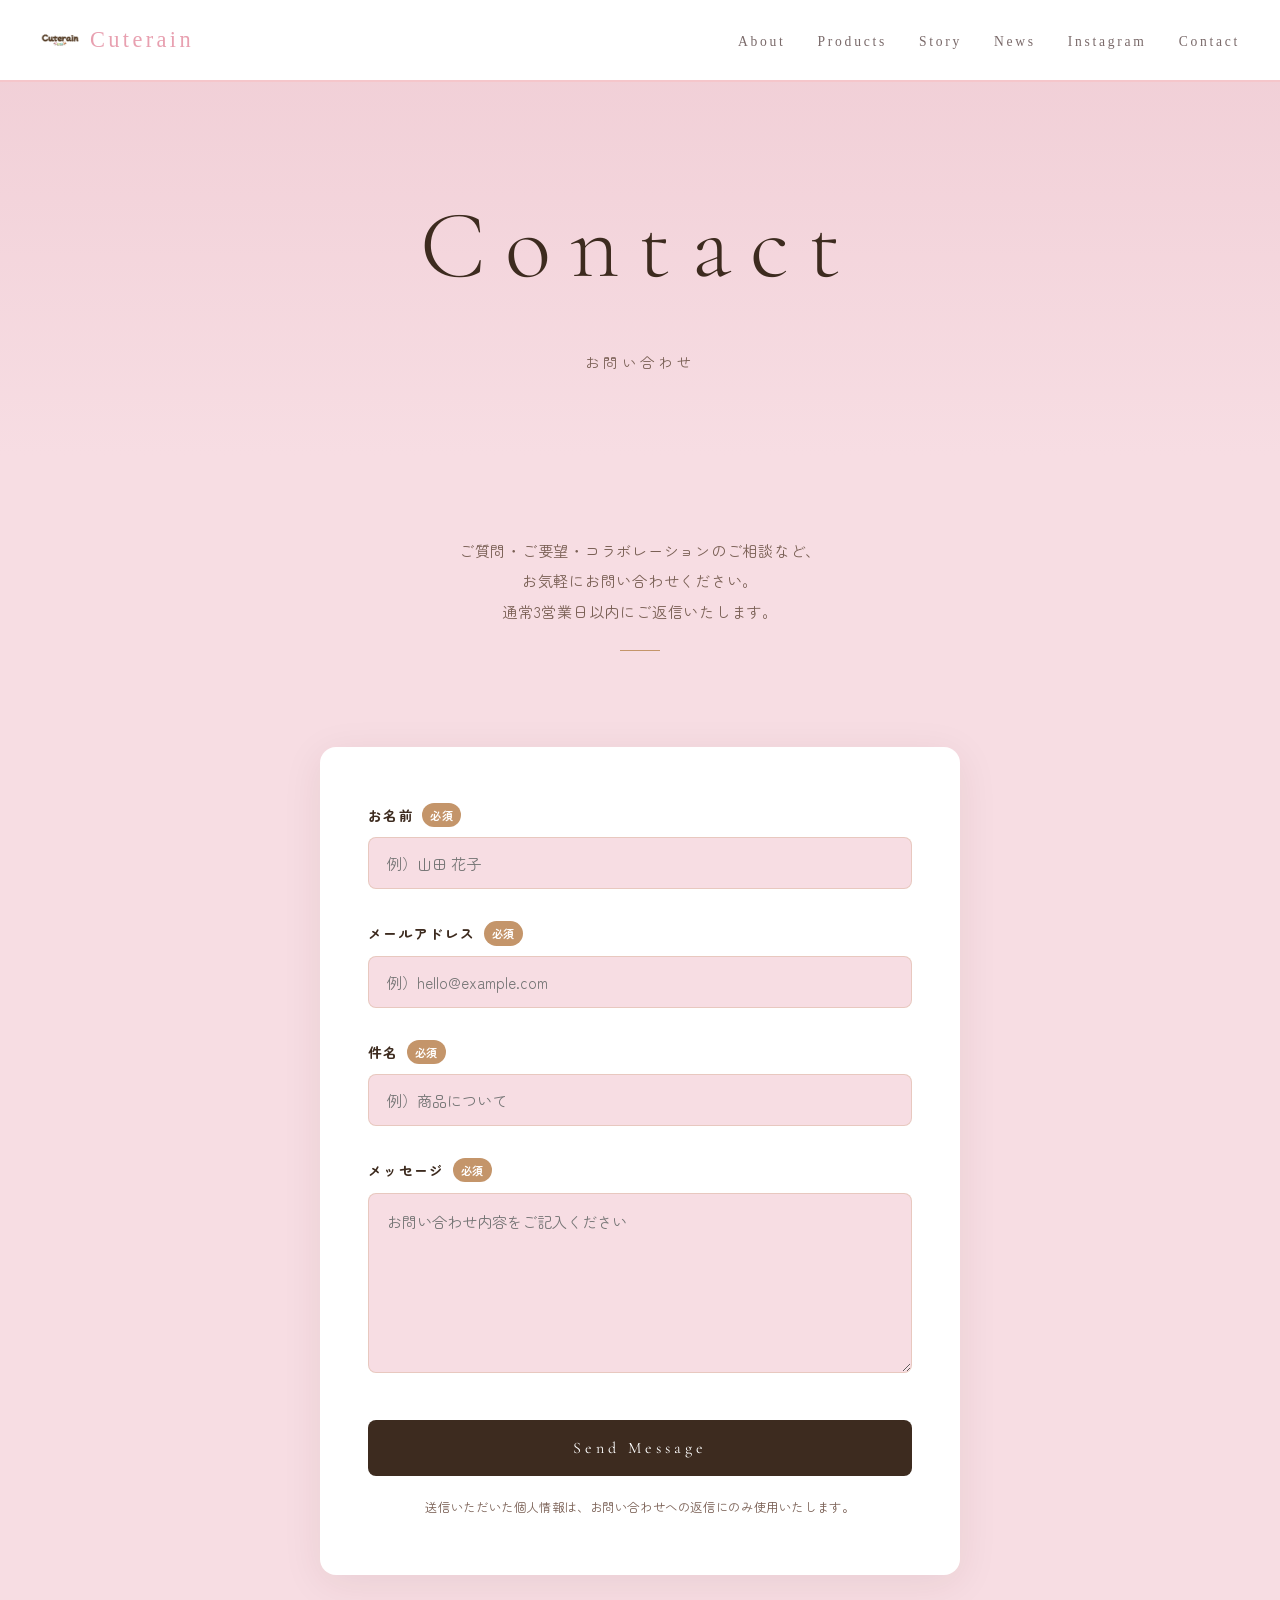
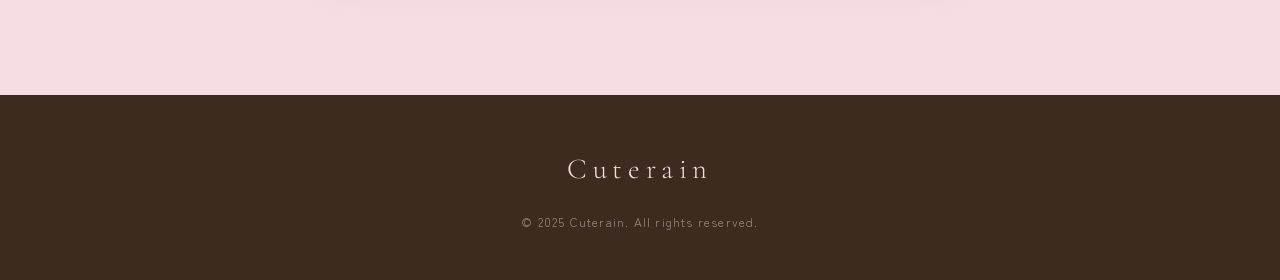
==== commit 7ab4802e: "Update contact.html" ====
--- a/contact.html
+++ b/contact.html
@@ -371,6 +371,87 @@
         padding: 36px 24px;
       }
     }
+    /* ============================================
+   ヘッダー強制修正
+============================================ */
+
+/* ロゴ画像サイズ固定 */
+.header__logo-img {
+  width: 40px !important;
+  height: 40px !important;
+  max-width: 40px !important;
+  max-height: 40px !important;
+  object-fit: contain !important;
+}
+
+/* モバイルメニューを初期状態で非表示 */
+.mobile-menu {
+  display: none !important;
+}
+
+/* モバイルメニューを開いた時だけ表示 */
+.mobile-menu.open {
+  display: flex !important;
+}
+
+/* ハンバーガーボタンはPCでは非表示 */
+@media (min-width: 769px) {
+  .header__menu-btn {
+    display: none !important;
+  }
+}
+
+/* スマホでのみハンバーガー表示 */
+@media (max-width: 768px) {
+  .header__menu-btn {
+    display: flex !important;
+  }
+  .nav-menu {
+    display: none !important;
+  }
+}
+    /* ============================================
+   CONTACTヘッダー → HOMEに合わせる修正
+============================================ */
+
+/* ヘッダー背景を白に */
+header,
+.header,
+.site-header {
+  background-color: #ffffff !important;
+  border-bottom: 2px solid #f5c6cb !important;
+}
+
+/* ロゴテキスト「Cuterain」の色とフォント */
+.header__logo-text,
+.logo-text,
+header .logo a,
+header a.logo {
+  color: #e8a0b0 !important;
+  font-family: 'Georgia', serif !important;
+  font-weight: 300 !important;
+  letter-spacing: 0.15em !important;
+}
+
+/* ナビゲーションリンクの色・フォント・間隔 */
+.header__nav a,
+.nav-menu a,
+header nav a,
+.gnav a {
+  color: #7a6a6a !important;
+  font-family: 'Georgia', serif !important;
+  font-weight: 300 !important;
+  letter-spacing: 0.2em !important;
+  font-size: 0.85rem !important;
+  text-decoration: none !important;
+}
+
+/* ナビリンクホバー */
+.header__nav a:hover,
+.nav-menu a:hover,
+header nav a:hover {
+  color: #e8a0b0 !important;
+}
   </style>
 </head>
 
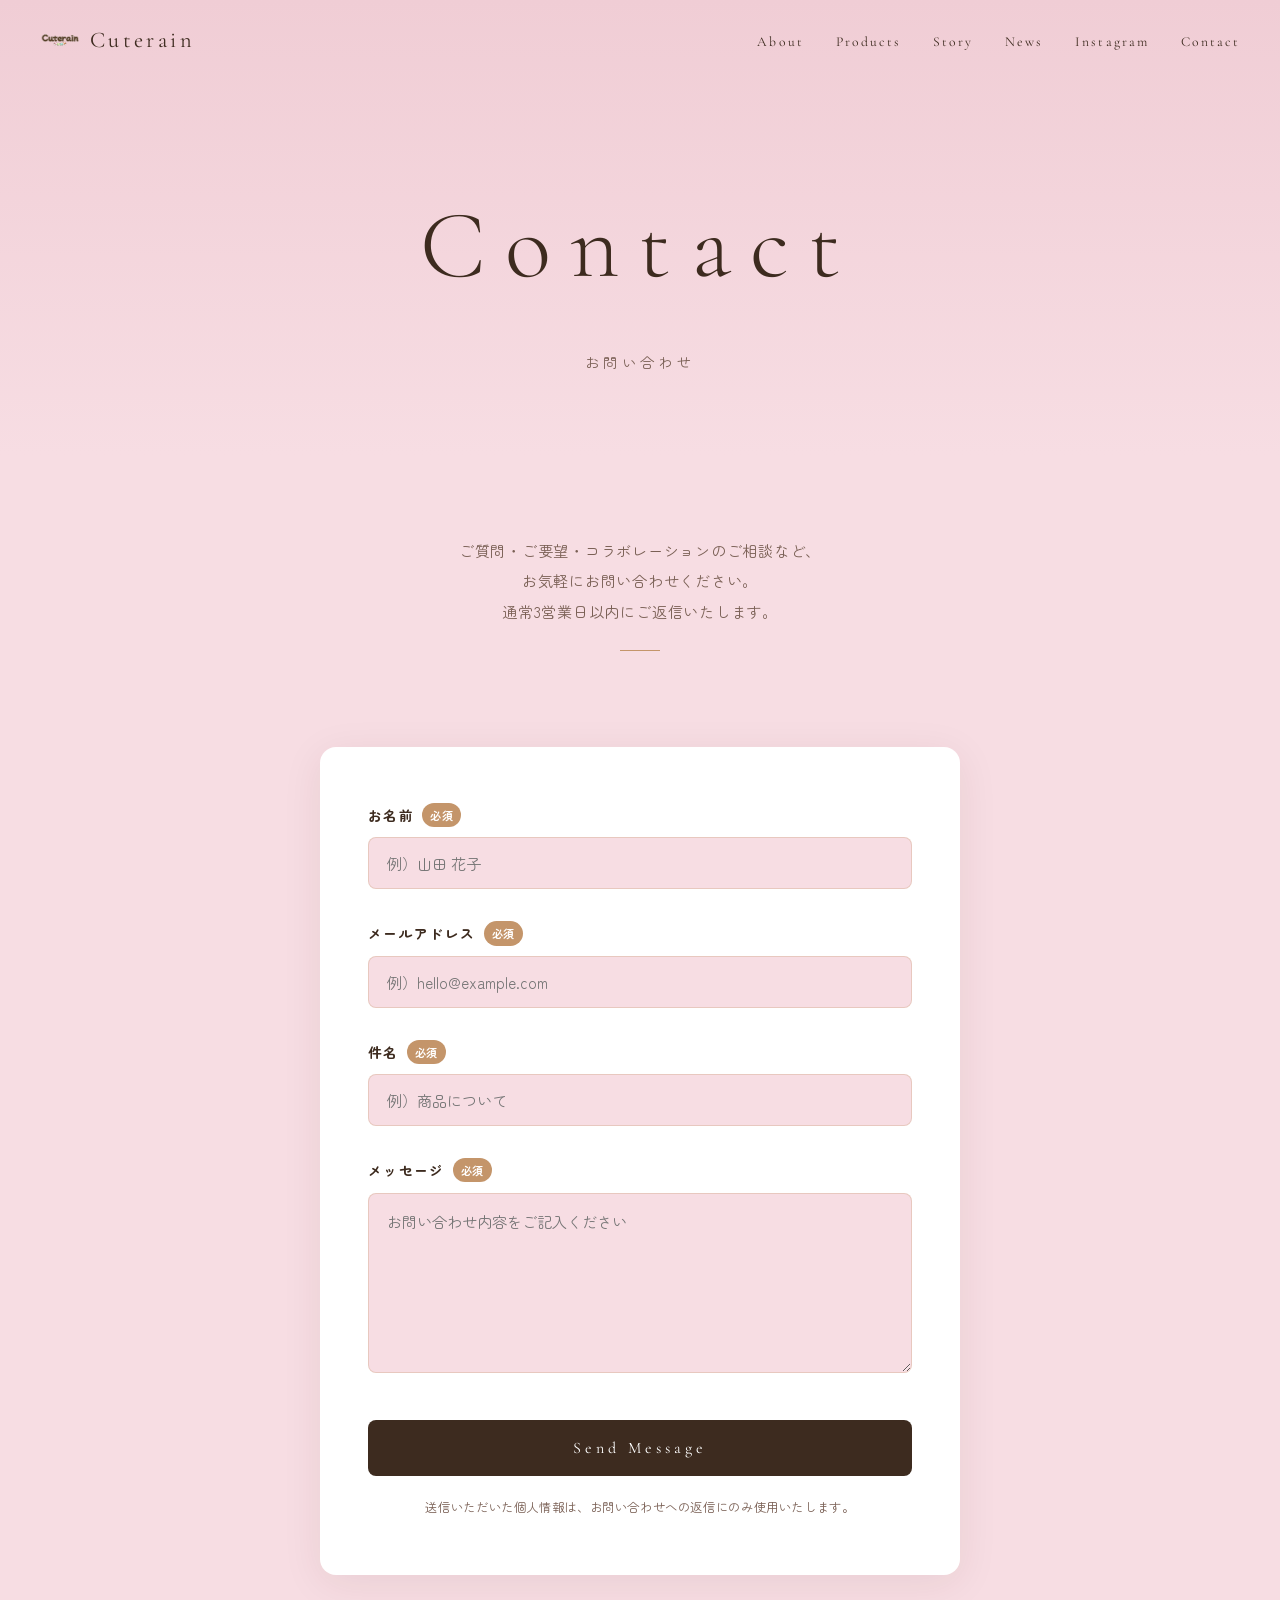
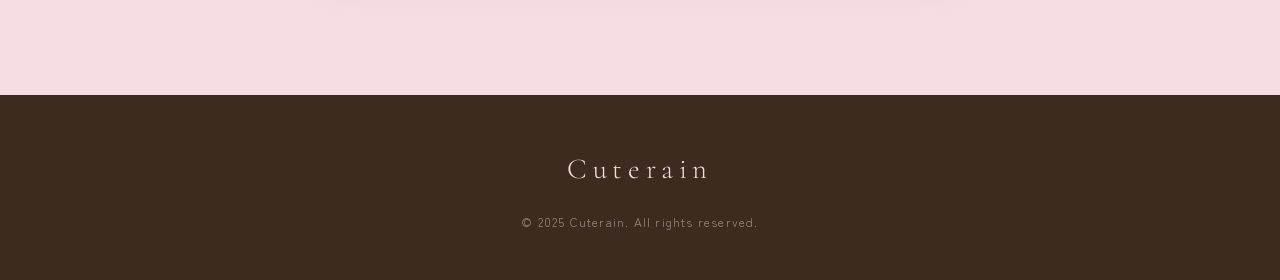
==== commit 61b56d35: "Clean up header and navigation styles in contact.html Removed unnecessary CSS styles related to the " ====
--- a/contact.html
+++ b/contact.html
@@ -410,48 +410,7 @@
     display: none !important;
   }
 }
-    /* ============================================
-   CONTACTヘッダー → HOMEに合わせる修正
-============================================ */
-
-/* ヘッダー背景を白に */
-header,
-.header,
-.site-header {
-  background-color: #ffffff !important;
-  border-bottom: 2px solid #f5c6cb !important;
-}
-
-/* ロゴテキスト「Cuterain」の色とフォント */
-.header__logo-text,
-.logo-text,
-header .logo a,
-header a.logo {
-  color: #e8a0b0 !important;
-  font-family: 'Georgia', serif !important;
-  font-weight: 300 !important;
-  letter-spacing: 0.15em !important;
-}
-
-/* ナビゲーションリンクの色・フォント・間隔 */
-.header__nav a,
-.nav-menu a,
-header nav a,
-.gnav a {
-  color: #7a6a6a !important;
-  font-family: 'Georgia', serif !important;
-  font-weight: 300 !important;
-  letter-spacing: 0.2em !important;
-  font-size: 0.85rem !important;
-  text-decoration: none !important;
-}
-
-/* ナビリンクホバー */
-.header__nav a:hover,
-.nav-menu a:hover,
-header nav a:hover {
-  color: #e8a0b0 !important;
-}
+    
   </style>
 </head>
 
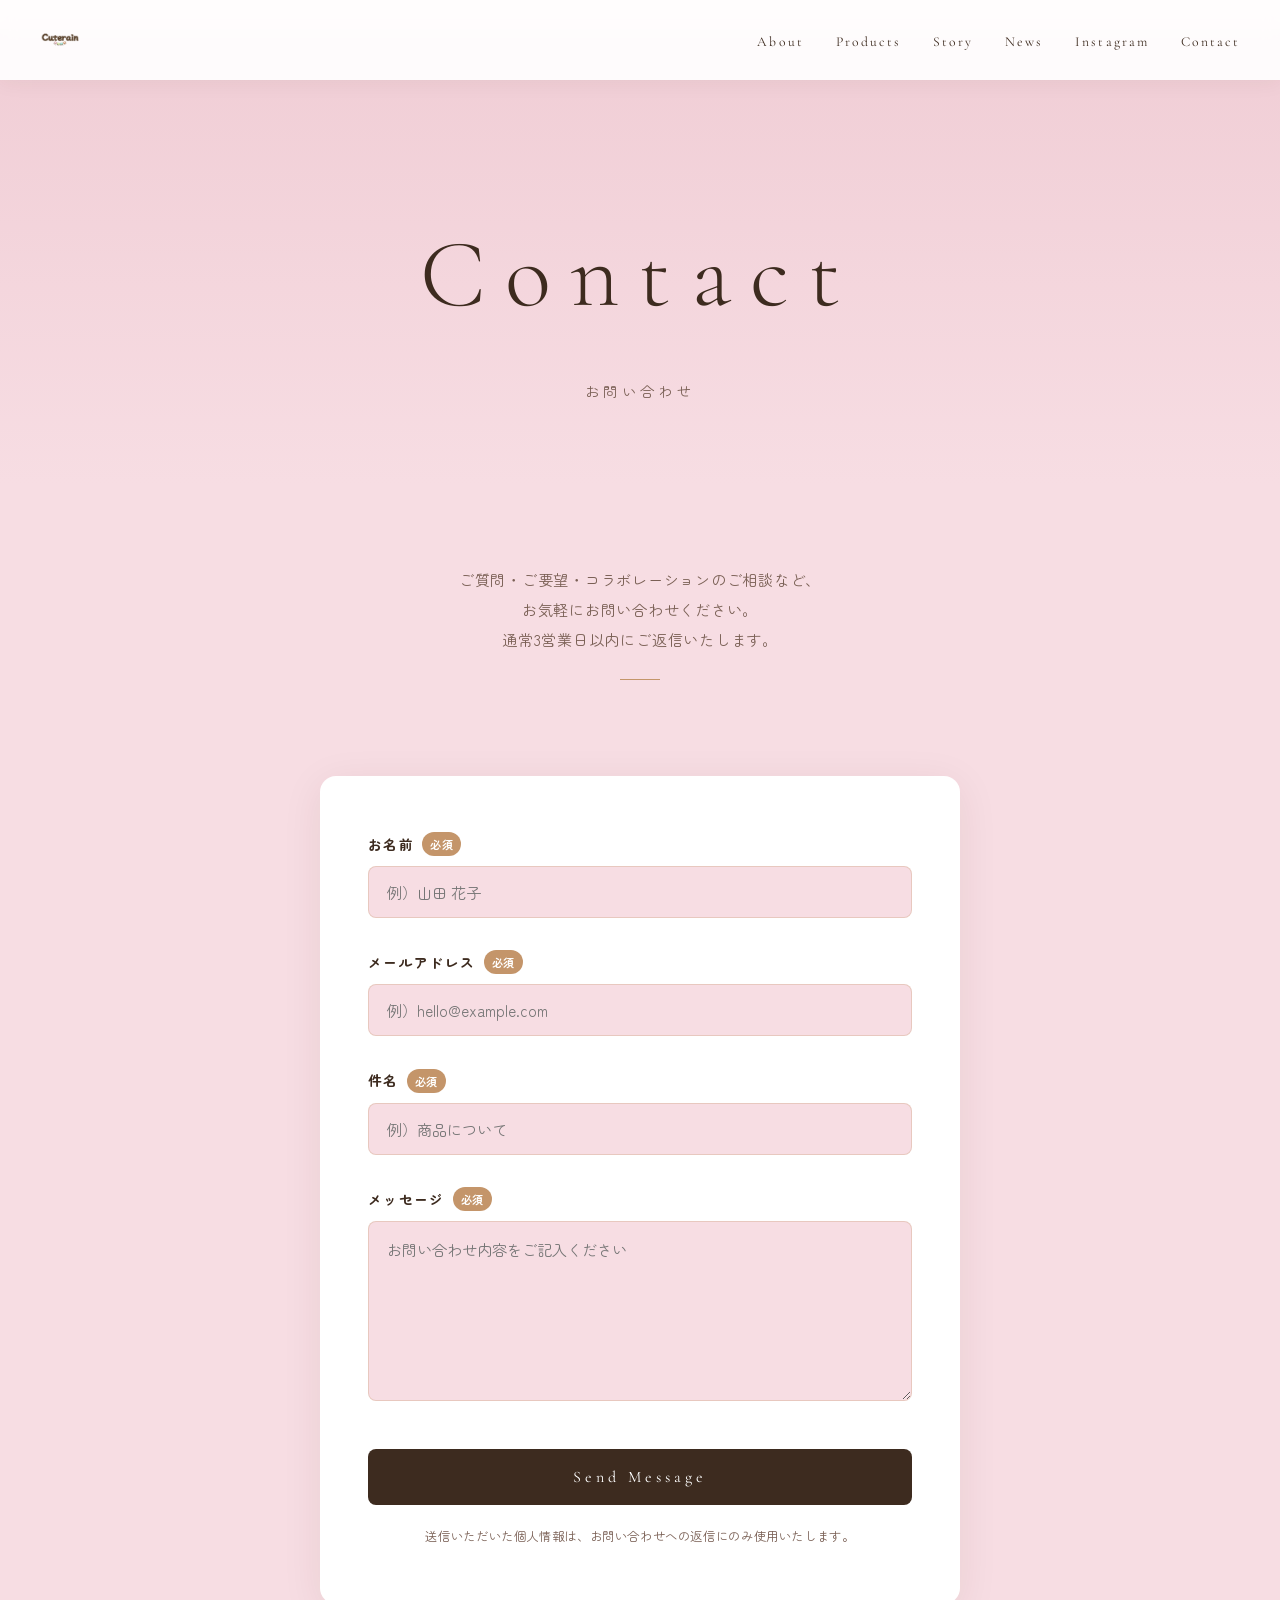
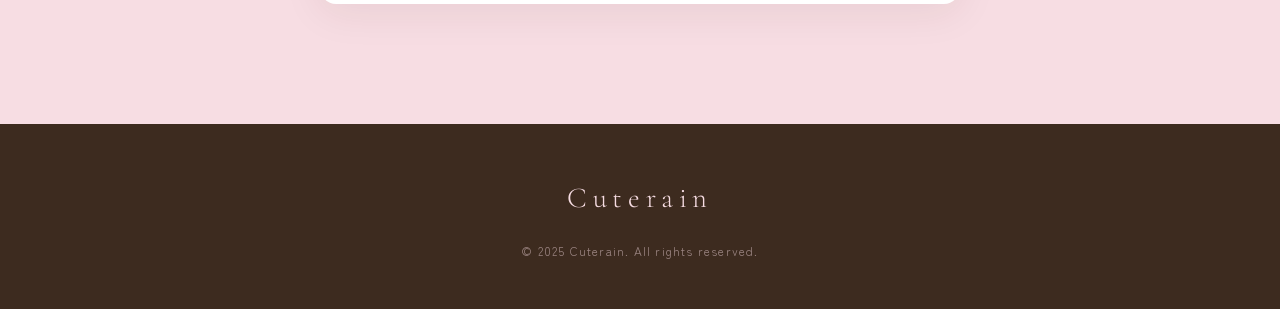
==== commit 3c1287a2: "Refactor header styles and structure in contact.html Updated header styles for better visibility and" ====
--- a/contact.html
+++ b/contact.html
@@ -38,21 +38,23 @@
     /* ============================================
        ヘッダー
     ============================================ */
-    .header {
-      position: fixed;
-      top: 0;
-      left: 0;
-      width: 100%;
-      z-index: 1000;
-      padding: 20px 40px;
-      transition: background-color 0.4s ease, box-shadow 0.4s ease;
-    }
-
-    .header.scrolled {
-      background-color: rgba(247, 221, 227, 0.95);
-      box-shadow: 0 2px 20px rgba(61, 43, 31, 0.08);
-      backdrop-filter: blur(8px);
-    }
+   .header {
+  position: fixed;
+  top: 0;
+  left: 0;
+  width: 100%;
+  z-index: 1000;
+  padding: 20px 40px;
+  background-color: rgba(255, 255, 255, 0.92); /* ← 白背景に変更 */
+  backdrop-filter: blur(8px);
+  box-shadow: 0 2px 20px rgba(61, 43, 31, 0.06);
+  transition: background-color 0.4s ease, box-shadow 0.4s ease;
+}
+
+.header.scrolled {
+  background-color: rgba(255, 255, 255, 0.97);
+  box-shadow: 0 2px 20px rgba(61, 43, 31, 0.12);
+}
 
     .header__inner {
       display: flex;
@@ -410,38 +412,36 @@
     display: none !important;
   }
 }
-    
   </style>
-</head>
-
-<body>
-
-  <!-- ========== HEADER ========== -->
-  <header class="header" id="header">
-    <div class="header__inner">
-      <a href="index.html" class="header__logo">
-        <img src="logo.png" alt="Cuterain" class="header__logo-img" />
-        <span class="header__logo-text">Cuterain</span>
-      </a>
-
-      <nav class="nav-menu">
-        <ul>
-          <li><a href="index.html#about">About</a></li>
-          <li><a href="index.html#products">Products</a></li>
-          <li><a href="index.html#story">Story</a></li>
-          <li><a href="index.html#news">News</a></li>
-          <li><a href="index.html#instagram">Instagram</a></li>
-          <li><a href="contact.html">Contact</a></li>
-        </ul>
-      </nav>
-
-      <button class="header__menu-btn" id="menuBtn" aria-label="メニューを開く">
-        <span></span>
-        <span></span>
-        <span></span>
-      </button>
-    </div>
-  </header>
+　</head>
+　<body>
+
+ <!-- ========== HEADER ========== -->
+<header class="header" id="header">
+  <div class="header__inner">
+    <a href="index.html" class="header__logo">
+      <img src="logo.png" alt="Cuterain" class="header__logo-img" />
+      <!-- ↑ テキストは削除済み -->
+    </a>
+
+    <nav class="nav-menu">
+      <ul>
+        <li><a href="index.html#about">About</a></li>
+        <li><a href="index.html#products">Products</a></li>
+        <li><a href="index.html#story">Story</a></li>
+        <li><a href="index.html#news">News</a></li>
+        <li><a href="index.html#instagram">Instagram</a></li>
+        <li><a href="contact.html">Contact</a></li>
+      </ul>
+    </nav>
+
+    <button class="header__menu-btn" id="menuBtn" aria-label="メニューを開く">
+      <span></span>
+      <span></span>
+      <span></span>
+    </button>
+  </div>
+</header>
 
   <!-- モバイルメニュー -->
   <div class="mobile-menu" id="mobileMenu">
